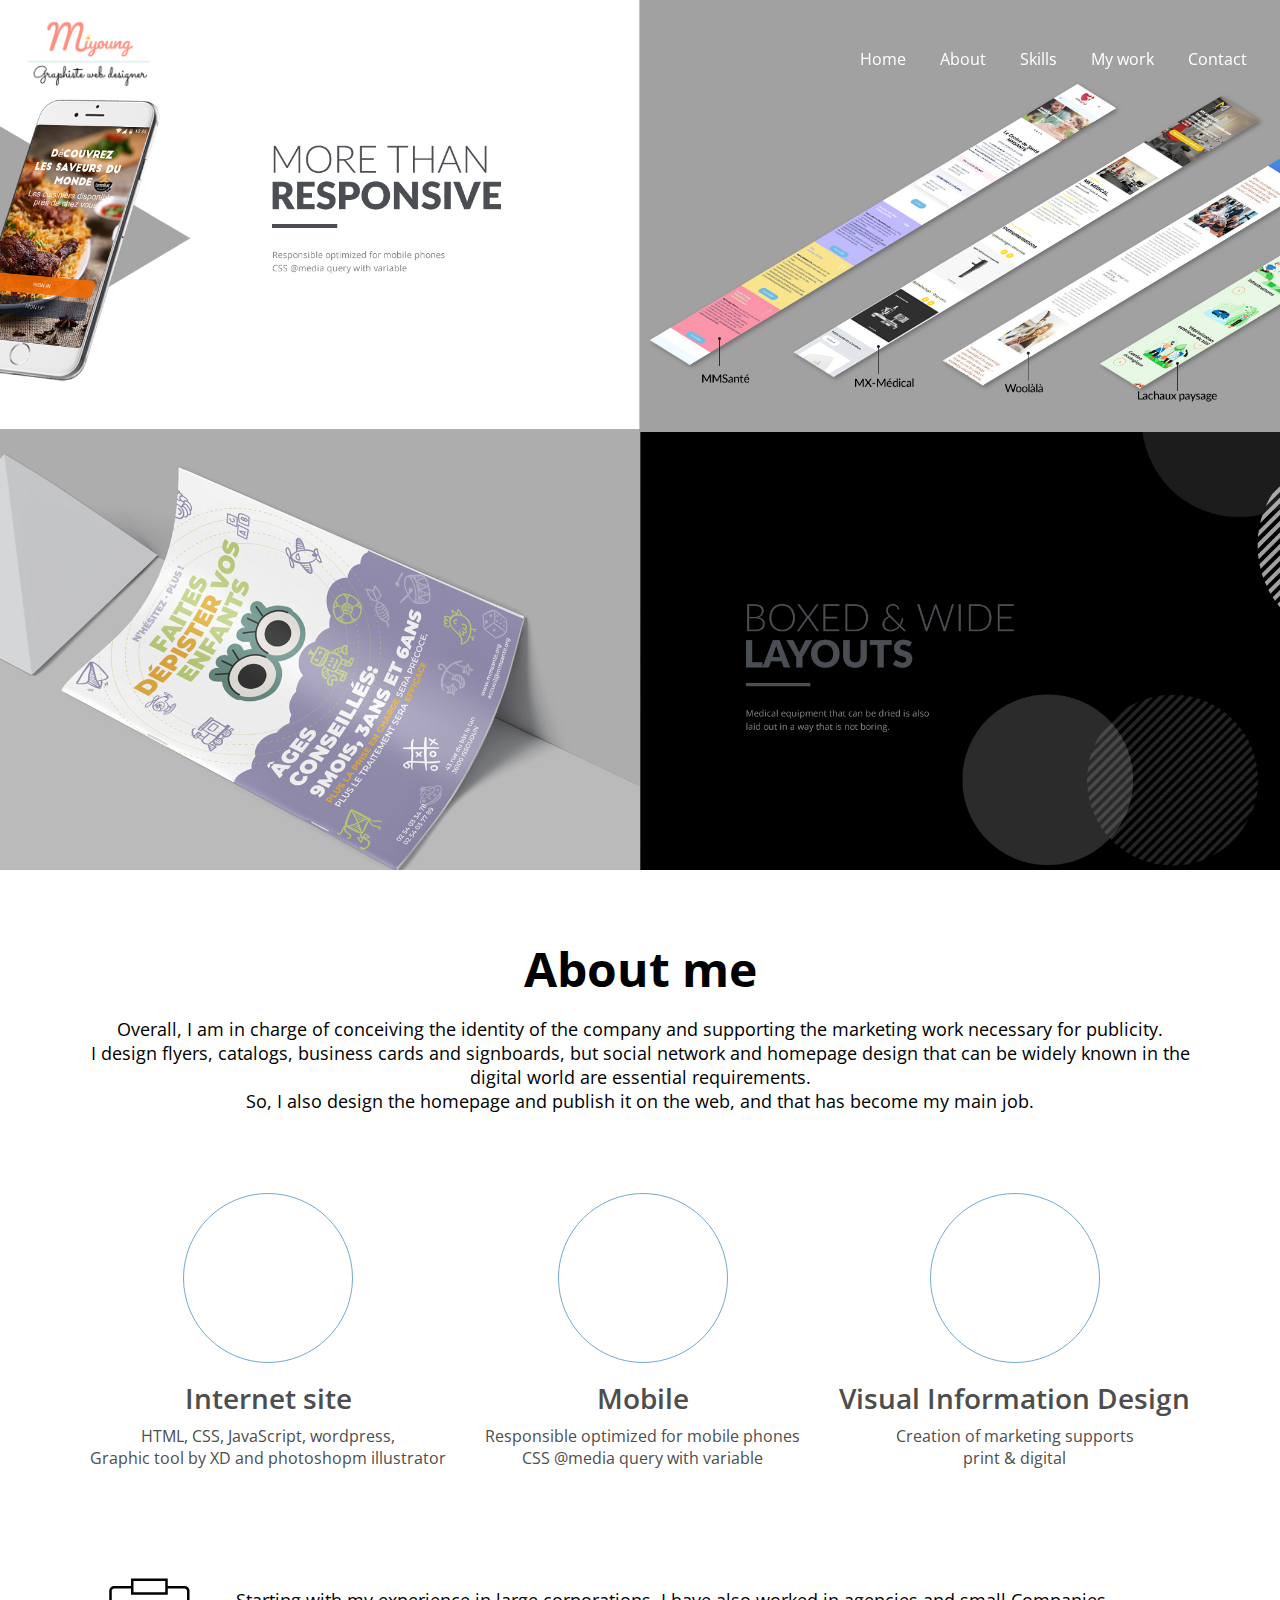
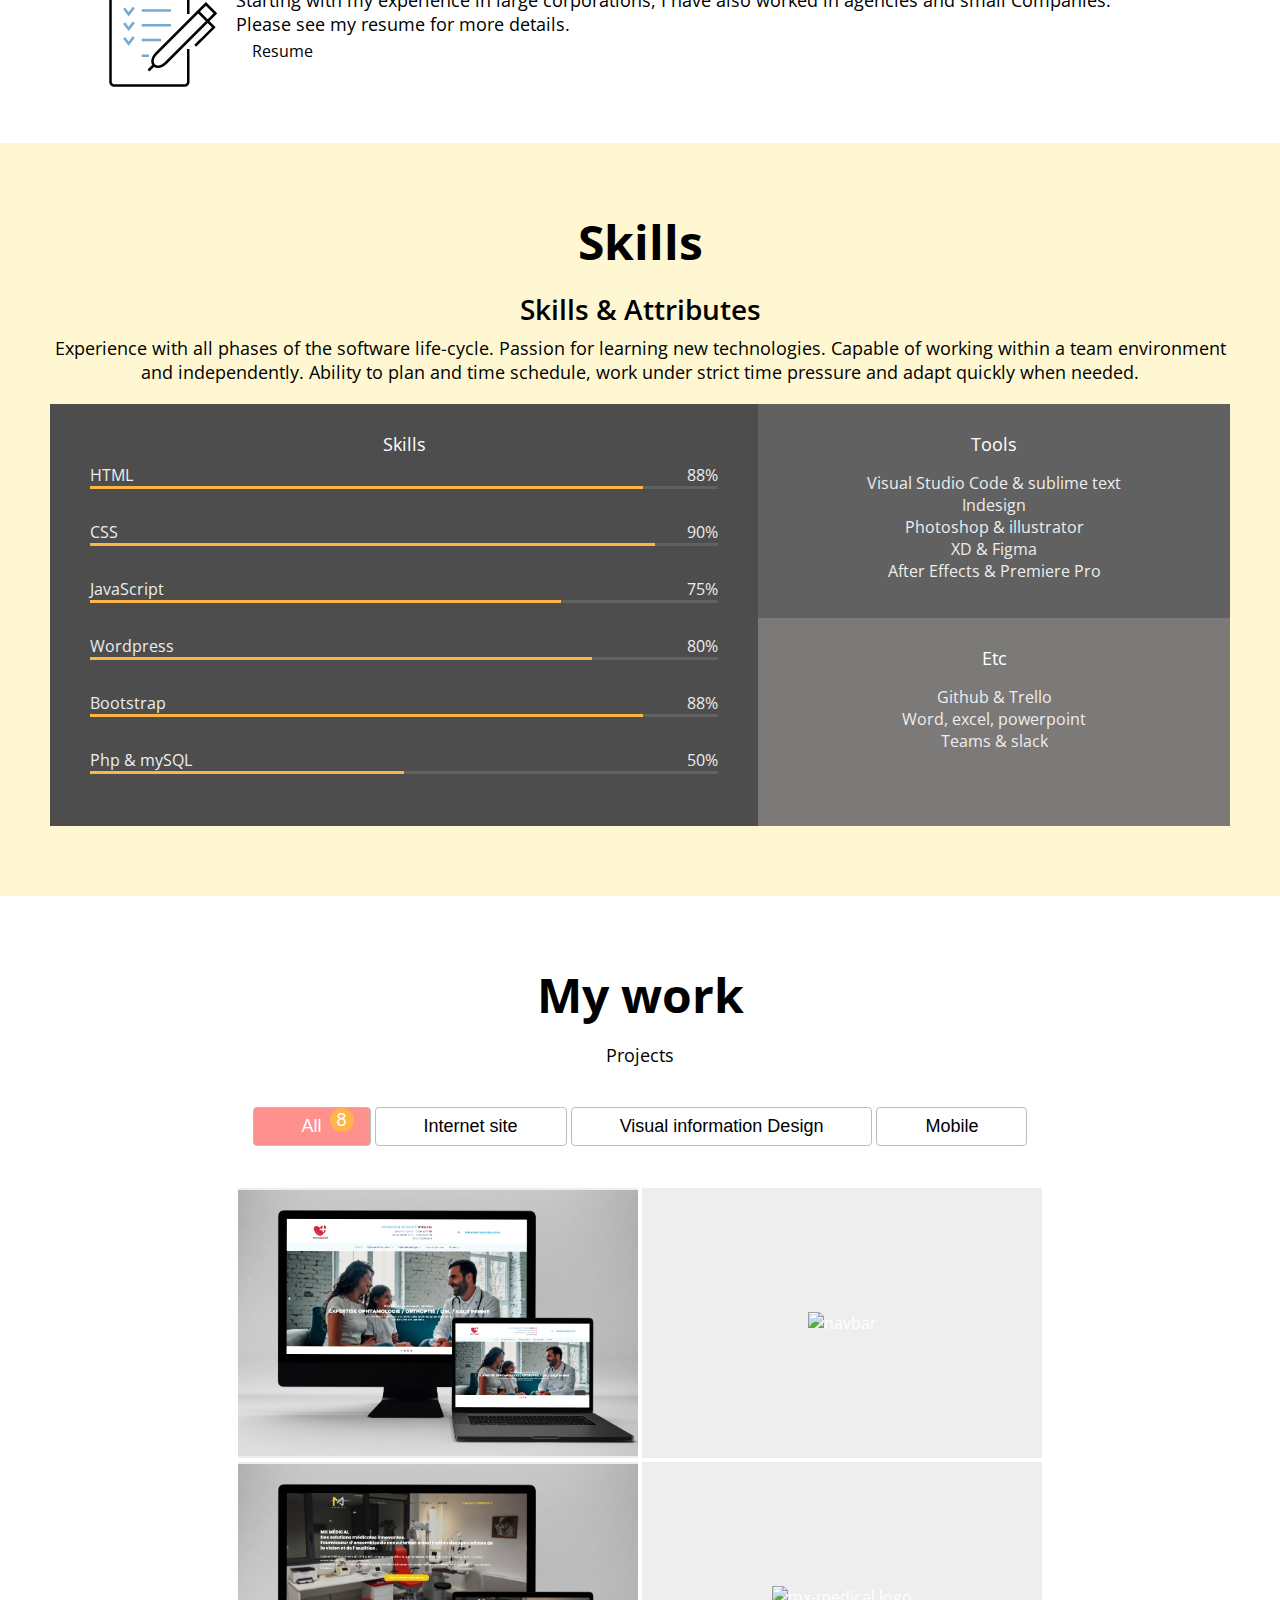
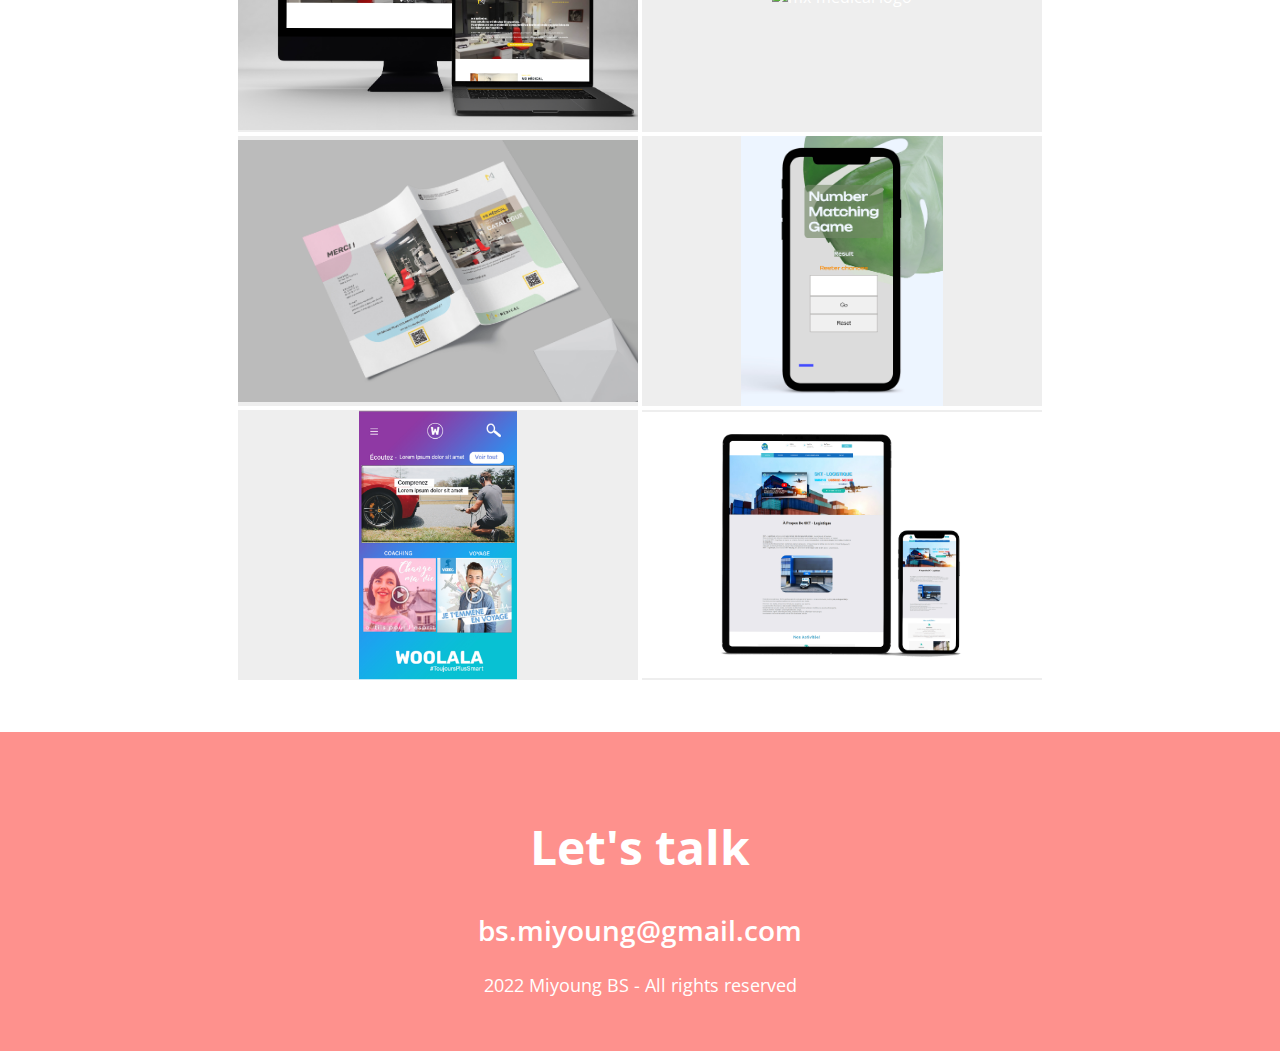
==== index.html @ 44d709c5 "update html" ====
<!DOCTYPE html>
<html lang="en">
  <head>
    <meta charset="UTF-8" />
    <meta name="viewport" content="width=device-width, initial-scale=1.0" />
    <title>Miyoung's Portfolio</title>
    <meta
      name="description"
      content="Portfolio for graphic and WebDesigner Miyoung"
    />
    <meta name="author" content="Miyoung" />
    <link rel="icon" type="image/png" href="imgs/logos/favicon.png" />
    <script
      src="https://kit.fontawesome.com/9eb162ac0d.js"
      crossorigin="anonymous"
    ></script>
    <link
      href="https://fonts.googleapis.com/css2?family=Open+Sans:wght@400;600;700&display=swap"
      rel="stylesheet"
    />
    <link rel="stylesheet" href="style.css" />
    <script src="main.js" defer></script>
  </head>
  <body>
    <!-- Navbar -->
    <nav id="navbar">
      <div class="navbar__logo">
        <a href="#"><img src="imgs/logos/logo.png" alt="logo" class="logo_miyoung"></a>
      </div>
      <ul class="navbar__menu">
        <li class="navbar__menu__item active" data-link="#home">Home</li>
        <li class="navbar__menu__item" data-link="#about">About</li>
        <li class="navbar__menu__item" data-link="#skills">Skills</li>
        <li class="navbar__menu__item" data-link="#work">My work</li>
        <li class="navbar__menu__item" data-link="#contact">Contact</li>
      </ul>
      <!-- Toggle button -->
      <button class="navbar__toggle-btn">
        <i class="fas fa-bars"></i>
      </button>
    </nav>

    <!-- Home -->
    <section id="home">
      <div class="home__container">
             <h1 class="home__title">Hello, <strong>Welcome to my homepage.</strong></h1>
        <h2 class="home__description">
         I'm a webmaster currently residing in France. <br>I started working as a graphic designer, 
         and then naturally became interested in html, css and javascript while practicing web design. 
         <br>I continue to learn and grow using them in my work.
         If you want to know more about me,
        </h2>
        <button class="home__contact">Contact Me</button>
      </div>
    </section>

    <!-- About -->
    <section id="about" class="section section__container">
      <h1>About me</h1>
      <p>
        Overall, I am in charge 
        of conceiving the identity of the company and supporting the marketing work necessary for publicity.<br>
        I design flyers, catalogs, business cards and signboards, but social network 
        and homepage design that can be widely known in the digital world are essential requirements. <br>
        So, I also design the homepage and publish it on the web, and that has become my main job.
      </p>
      <div class="about__majors">
        <div class="major">
          <div class="major__icon">
            <i class="fab fa-html5"></i>
          </div>
          <h2 class="major__title">Internet site</h2>
          <div class="major__description">
            HTML, CSS, JavaScript, wordpress,
            <br />Graphic tool by XD and photoshopm illustrator
          </div>
        </div>
        <div class="major">
          <div class="major__icon">
            <i class="fas fa-mobile"></i>
          </div>
          <h2 class="major__title">Mobile</h2>
          <p class="major__description">
            Responsible optimized for mobile phones
            <br />CSS @media query with variable
          </p>
        </div>
        <div class="major">
          <div class="major__icon">
            <i class="fas fa-server"></i>
          </div>
          <h2 class="major__title">Visual Information Design</h2>
          <p class="major__description">
            Creation of marketing supports 
            <br /> print & digital
          </p>
        </div>
      </div>
      <div class="about__jobs">
        <div class="job">
          <img
            src="imgs/cv.png"
            alt="samsung"
            class="job__logo"
          />
         <div class="job__description">
          <p>Starting with my experience in large corporations, I have also worked in agencies and small Companies. <br>Please see my resume for more details. </p>
           <a href="https://github.com/smy-bs/last_touch/blob/main/imgs/MiyoungBEGONSHIN_CV.pdf" 
           class="job__description" target="_blank">Resume</a> 
         </div>
        </div>
      </div>
    </section>

    <!-- Skills -->
    <section id="skills" class="section">
      <div class="section__container">
        <h1>Skills</h1>
        <h2>Skills & Attributes</h2>
        <p>
          Experience with all phases of the software life-cycle. Passion for
          learning new technologies. Capable of working within a team environment
          and independently. Ability to plan and time schedule, work under strict
          time pressure and adapt quickly when needed.
        </p>
        <div class="skillset">
          <div class="skillset__left">
            <h3 class="skillset__title">Skills</h3>
            <div class="skill">
              <div class="skill__description">
                <span>HTML</span>
                <span>88%</span>
              </div>
              <div class="skill__bar">
                <div class="skill__value" style="width: 88%;"></div>
              </div>
            </div>
            <div class="skill">
              <div class="skill__description">
                <span>CSS</span>
                <span>90%</span>
              </div>
              <div class="skill__bar">
                <div class="skill__value" style="width: 90%;"></div>
              </div>
            </div>
            <div class="skill">
              <div class="skill__description">
                <span>JavaScript</span>
                <span>75%</span>
              </div>
              <div class="skill__bar">
                <div class="skill__value" style="width: 75%;"></div>
              </div>
            </div>
            <div class="skill">
              <div class="skill__description">
                <span>Wordpress</span>
                <span>80%</span>
              </div>
              <div class="skill__bar">
                <div class="skill__value" style="width: 80%;"></div>
              </div>
            </div>
            <div class="skill">
              <div class="skill__description">
                <span>Bootstrap</span>
                <span>88%</span>
              </div>
              <div class="skill__bar">
                <div class="skill__value" style="width: 88%;"></div>
              </div>
            </div>
            <div class="skill">
              <div class="skill__description">
                <span>Php & mySQL</span>
                <span>50%</span>
              </div>
              <div class="skill__bar">
                <div class="skill__value" style="width: 50%;"></div>
              </div>
            </div>
          </div>
          <div class="skillset__right">
            <div class="tools">
              <h3 class="skillset__title">Tools</h3>
              <ul class="tools__list">
                <li><span>Visual Studio Code & sublime text</span></li>
                <li><span>Indesign</span></li>
                <li><span>Photoshop & illustrator</span></li>
                <li><span>XD & Figma</span></li>
                <li><span>After Effects & Premiere Pro</span></li>
              </ul>
            </div>
            <div class="etc">
              <h3 class="skillset__title">Etc</h3>
              <ul class="etc__list">
                <li><span>Github & Trello</span></li>
                <li><span>Word, excel, powerpoint</span></li>
                <li><span>Teams & slack</span></li>
              </ul>
            </div>
          </div>
      </div>
    </section>

    <!-- Work -->
    <section id="work" class="section">
     <div class="section__container">
      <h1>My work</h1>
      <h3>Projects</h3>
      <div class="work__categories">
        <button class="category__btn selected" data-filter="*">
          All <span class="category__count">8</span>
        </button>
        <button class="category__btn" data-filter="front-end">
          Internet site <span class="category__count">3</span>
        </button>
        <button class="category__btn" data-filter="back-end">
          Visual information Design <span class="category__count">2</span>
        </button>
        <button class="category__btn" data-filter="mobile">
          Mobile <span class="category__count">2</span>
        </button>
      </div>
      <div class="work__projects">
        <a href="https://mmsante.org/home" class="project" target="blank" data-type="front-end">
          <img
            src="imgs/projects/mmsante_siteinternet.jpg"
            alt="internet"
            class="project__img"
          />
          <div class="project__description">
            <h3>MMSanté</h3>
            <span>Wordpress and coding with HTML, CSS <br>Server management</span>
          </div>
        </a>
        <a
          href="https://lachauxpaysage.com/"
          class="project"
          data-type="front-end"
          target="blank"
        >
          <img
            class="project__img"
            src="imgs/projects/lachauxpaysage_siteinternet.jpg"
            alt="navbar"
          />
          <div class="project__description">
            <h3>Lachaux Paysage</h3>
            <span>Wordpress and coding with HTML, CSS, JavaScript <br>Team project</span>
          </div>
        </a>
        <a
          href="https://mx-medical.fr/" class="project" data-type="front-end" target="blank">
          <img class="project__img" src="imgs/projects/mxmedical_siteinternet.jpg" alt="mx-medical" />
          <div class="project__description">
            <h3>MX-Médical</h3>
            <span>Wordpress and coding with HTML, CSS <br>Server management</span>
          </div>
        </a>
        <a href="https://github.com/smy-bs/last_touch/blob/main/imgs/projects/mx_medical_logo.pdf" class="project" data-type="back-end"target="blank">
          <img class="project__img" src="imgs/projects/mx_Logo01_Mockup.png" alt="mx-medical logo" />
          <div class="project__description">
            <h3>MX-Médical Logo</h3>
            <span>illustrator, Photoshop</span>
          </div>
        </a>
        <a href="https://mx-medical.fr/catalogue-2022/" class="project" data-type="back-end" target="blank">
          <img class="project__img" src="imgs/projects/catalogue.jpg" alt="catalogue" />
          <div class="project__description">
            <h3>MX-Médical catalogs</h3>
            <span>Indesign, illustrator, Photoshop </span>
          </div>
        </a>
        <a href="https://smy-bs.github.io/Number-Matching-Game/" class="project" data-type="mobile" target="blank">
          <img class="project__img" src="imgs/projects/screencapture-Number-Matching-Game.png" alt="" />
          <div class="project__description">
            <h3>Number-Matching-Game</h3>
            <span>JavaScript, Html, Css</span>
          </div>
        </a>
        <a href="https://smy-bs.github.io/woolala-media/" class="project" data-type="mobile" target="blank">
          <img class="project__img" src="imgs/projects/p1.png" alt="" />
          <div class="project__description">
            <h3>Project PodCAST</h3>
            <span>Design UI, html, Css, javascript</span>
          </div>
        </a>
        <a href="https://skt-logistique.com/" class="project" data-type="mobile"target="blank">
          <img class="project__img" src="imgs/projects/sktlogistique.jpg" alt="" />
          <div class="project__description">
            <h3>SKT-Logistique</h3>
            <span>Website showcase</span>
          </div>
        </a>
      </div>
     </div>
    </section>

    
    <!-- Contact -->
    <section id="contact" class="section">
      <h1 class="contact__title">Let's talk</h1>
      <h2 class="contact__email">bs.miyoung@gmail.com</h2>
      <div class="contact__links">
        <a href="https://github.com/smy-bs" target="_blank">
          <i class="fab fa-github"></i>
        </a>
        <a href="https://www.linkedin.com/in/miyoung-shin-begon-074478186/" target="_blank">
          <i class="fa fa-linkedin-square"></i>
        </a>
      </div>
      <p class="contact__rights">
        2022 Miyoung BS - All rights reserved
      </p>
    </section>

    <!-- Arrow up -->
    <button class="arrow-up">
      <i class="fas fa-arrow-up"></i>
    </button>
  </body>
</html>
---- style.css ----
/* Global */
:root {
  /* Color */
  --color-white: #ffffff;
  --color-light-white: #eeeeee;
  --color-dark-white: #bdbdbd;
  --color-pink: #fe918d;
  --color-dark-pink: #ff6863;
  --color-black: #4d4d4d;
  --color-dark-grey: #4d4d4d;
  --color-grey: #616161;
  --color-light-grey: #7c7979;
  --color-blue: #73aace;
  --color-yellow: #fff7d1;
  --color-orange: #feb546;
  --color-black: #000000;

  /* Font size */
  --font-large: 48px;
  --font-medium: 28px;
  --font-regular: 18px;
  --font-small: 16px;
  --font-micro: 14px;

  /* Font weight */
  --weight-bold: 700;
  --weight-semi-bold: 600;
  --weight-regular: 400;

  /* Size */
  --size-border-radius: 4px;

  /* Annimation */
  --animation-duration: 300ms;
}

/* Universal tags */
* {
  box-sizing: border-box;
}

body {
  font-family: 'Open Sans', sans-serif;
  margin: 0;
}

a {
  text-decoration: none;
  color: var(--color-white);
}

ul {
  padding-left: 0;
}

li {
  list-style: none;
}

button {
  background-color: transparent;
  cursor: pointer;
  border: none;
  outline: none;
  padding: 0;
}

/* Typography */
h1 {
  font-size: var(--font-large);
  font-weight: var(--weight-bold);
  color: var(--color-black);
  margin: 16px 0px;
}

h2 {
  font-size: var(--font-medium);
  font-weight: var(--weight-semi-bold);
  color: var(--color-black);
  margin: 8px 0;
}

h3 {
  font-size: var(--font-regular);
  font-weight: var(--font-regular);
  color: var(--color-black);
  margin: 8px 0;
}

p {
  font-size: var(--font-regular);
  font-weight: var(--font-regular);
  color: var(--color-black);
  margin: 4px 0;
}

/* Navbar */
#navbar {
  position: fixed;
  width: 100%;
  display: flex;
  justify-content: space-between;
  align-items: center;
  padding: 16px;
  background-color: transparent;
  transition: all var(--animation-duration) ease-in-out;
  z-index: 1;
}

#navbar.navbar--dark {
  background-color: var(--color-black);
  opacity: 0.7;
  padding: 8px;
}

.logo_miyoung {
  font-size: var(--font-medium);
  font-weight: var(--weight-semi-bold);
  color: white;
  height:80px;
}

.navbar__menu {
  display: flex;
}

.navbar__menu__item {
  padding: 8px 12px;
  margin: 0 4px;
  color:var(--color-white);
  cursor: pointer;
  border: 1px solid transparent;
  border-radius: var(--size-border-radius);
}

.navbar__menu__item:hover {
  border-color: var(--color-white);
  background-color: var(--color-dark-pink);
 

}

.navbar__toggle-btn {
  position: absolute;
  top: 24px;
  right: 32px;
  font-size: 24px;
  color: var(--color-white);
  display: none;
}

/* Home */
#home {
  background: url('imgs/logos/CTA.jpg') center/cover no-repeat;
  padding: 600px;
  padding-top: 270px;
  text-align: center;
  background-size: cover;
  
}

.home__avatar {
  width: 250px;
  height: 250px;
  border-radius: 50%;
  border: 2px solid var(--color-light-white);
}
.home__container{
  width:550px;
 position:absolute;
 top:300px;
 background-color: var(--color-dark-grey);
 border-radius:18px ;
 display:none;
}

.home__title,
.home__description {
  color: var(--color-white);
  font-size: var(--font-small);
}

.home__contact {
  color: var(--color-white);
  font-size: var(--font-regular);
  font-weight: var(--weight-bold);
  margin: 24px;
  padding: 8px 12px;
  border: 2px solid var(--color-white);
  border-radius: var(--size-border-radius);
}

.home__contact:hover {
  background-color: var(--color-orange);
}
/* Section common */
.section {
  padding: 50px;
  text-align: center;
  margin: auto;
}

.section__container {
  max-width: 1200px;
  margin: auto;
}

/* About */
.about__majors {
  display: flex;
  justify-content: space-between;
  margin: 80px 0;
}

.major__icon {
  width: 170px;
  height: 170px;
  line-height: 170px;
  font-size: 70px;
  margin: auto;
  color: var(--color-blue);
  border: 1px solid var(--color-blue);
  border-radius: 50%;
  margin-bottom: 16px;
}

.major__icon i {
  transition: all var(--animation-duration) ease;
}

.major__icon:hover i {
  color: var(--color-pink);
  transform: rotate(-30deg) scale(1.1);
}

.major__title,
.major__description {
  color: var(--color-dark-grey);
}

.major__description {
  font-size: var(--font-small);
}

.job {
  display: flex;
  align-items: center;
}

.job__description {
  margin: 0 16px;
  text-align: left;
  color:var(--color-black);
}


/* Skill */

#skills {
  background-color: var(--color-yellow);
}

.skillset {
  display: flex;
  background-color: var(--color-light-grey);
  color: var(--color-light-white);
  margin: 20px 0;
}

.skillset__title {
  color: var(--color-white);
}
.skillset__left {
  flex-basis: 60%;
  background-color: var(--color-dark-grey);
  padding: 20px 40px;
}

.skill {
  margin-bottom: 32px;
}
.skill__description {
  display: flex;
  justify-content: space-between;
}

.skill__bar {
  width: 100%;
  height: 3px;
  background-color: var(--color-grey);
}

.skill__value {
  height: 3px;
  background-color: var(--color-orange);
}

.skillset__right {
  flex-basis: 40%;
}

.tools {
  background-color: var(--color-grey);
}

.tools,
.etc {
  padding: 20px;
}

/* Work */

.work__categories {
  margin: 40px;
}

.category__btn {
  border: 1px solid var(--color-dark-white);
  border-radius: var(--size-border-radius);
  font-size: var(--font-regular);
  padding: 8px 48px;
  position: relative;
}

.category__btn.selected,
.category__btn:hover {
  background-color: var(--color-pink);
  color: var(--color-white);
}

.category__btn.selected .category__count,
.category__btn:hover .category__count {
  opacity: 1;
  top: 0;
}

.category__count {
  background-color: var(--color-orange);
  border-radius: 50%;
  color: var(--color-white);
  width: 24px;
  height: 24px;
  line-height: 24px;
  display: inline-block;
  position: absolute;
  top: -20px;
  right: 16px;
  opacity: 0;
  transition: all var(--animation-duration) ease-in;
}

.work__projects {
  display: flex;
  flex-wrap: wrap;
  justify-content: center;
  opacity: 1;
  transition: all var(--animation-duration) ease-out;
}

.work__projects.anim-out {
  opacity: 0;
  transform: scale(0.96) translateY(40px);
}

.project {
  position: relative;
  display: flex;
  justify-content: center;
  align-items: center;
  width: 400px;
  height: 270px;
  margin: 2px;
  background-color: var(--color-light-white);
}

.project.invisible {
  display: none;
}

.project__img {
  max-width: 100%;
  max-height: 100%;
  align-self: center;
}

.project__description {
  position: absolute;
  background-color: black;
  display: flex;
  flex-direction: column;
  justify-content: center;
  width: 100%;
  height: 100%;
  top: 0;
  left: 0;
  opacity: 0;
  transform: translateY(10px);
  transition: all var(--animation-duration) ease-in;
}

.project:hover .project__description {
  opacity: 0.8;
  transform: translateY(0px);
}

.project__description h3 {
  color: var(--color-orange);
}

.project__description h3:after {
  content: '';
  display: block;
  position: relative;
  left: 50%;
  width: 50px;
  height: 2px;
  transform: translateX(-50%);
  margin-top: 8px;
  background-color: var(--color-dark-white);
}


/* Contact */
#contact {
  background-color: var(--color-pink);
}

.contact__title,
.contact__email,
.contact__rights {
  color: var(--color-white);
}

.contact__title {
  margin: 32px 0;
}

.contact__links {
  font-size: var(--font-large);
  margin: 24px 0;
  transition: all var(--animation-duration) ease-in;
}

.contact__links i:hover {
  transform: scale(1.1);
  color: var(--color-yellow);
}

/* Scroll */
.arrow-up {
  position: fixed;
  bottom: 50px;
  right: 50px;
  width: 70px;
  height: 70px;
  font-size: 50px;
  color: var(--color-white);
  background-color: var(--color-pink);
  border-radius: 50%;
  opacity: 0;
  pointer-events: none;
  transition: opacity 300ms ease-in;
}

.arrow-up.visible {
  opacity: 1;
  pointer-events: auto;
}

/* For below 768px screen width */
@media screen and (max-width: 768px) {
  :root {
    /* Font size */
    --font-large: 30px;
    --font-medium: 18px;
    --font-regular: 16px;
    --font-small: 14px;
    --font-micro: 12px;
  }

  .navbar__toggle-btn {
    display: block;
    top: 16px;
    right: 16px;
    font-size: var(--font-medium);
  }

  #navbar {
    flex-direction: column;
    align-items: flex-start;
    background-color: var(--color-black);
  }

  #navbar.navbar--dark {
    padding: 16px;
  }
  .navbar__menu {
    flex-direction: column;
    text-align: center;
    width: 100%;
    display: none;
  }

  .navbar__menu.open {
    display: block;
  }

  #home {
    background: url('imgs/logos/CTA.jpg') center/cover no-repeat;
    padding: 50px;
    padding-top: 400px;
    text-align: center;
    background-size: contain;
    
    
  }

  .section {
    padding: 16px;
    padding-top: 40px;
  }

  .about__majors {
    flex-direction: column;
    margin-top: 30px;
    margin-bottom: 0px;
  }

  .major {
    margin-bottom: 30px;
  }

  .skillset {
    flex-direction: column;
  }

  .category__btn {
    margin: 4px 0;
    width: 100%;
  }

  .project {
    flex-grow: 1;
  }

  .testimonial {
    flex-direction: column;
    align-items: center;
  }

  .testimonial__avatar {
    width: 120px;
    height: 120px;
  }

  .testimonial__avatar:nth-child(even),
  .testimonial__avatar:nth-child(odd) {
    margin: 0;
    margin-bottom: 8px;
  }

  .testimonial__speech-bubble {
    order: 1;
  }

  .arrow-up {
    width: 50px;
    height: 50px;
    font-size: 30px;
    line-height: 50px;
    right: 16px;
    bottom: 16px;
  }
}
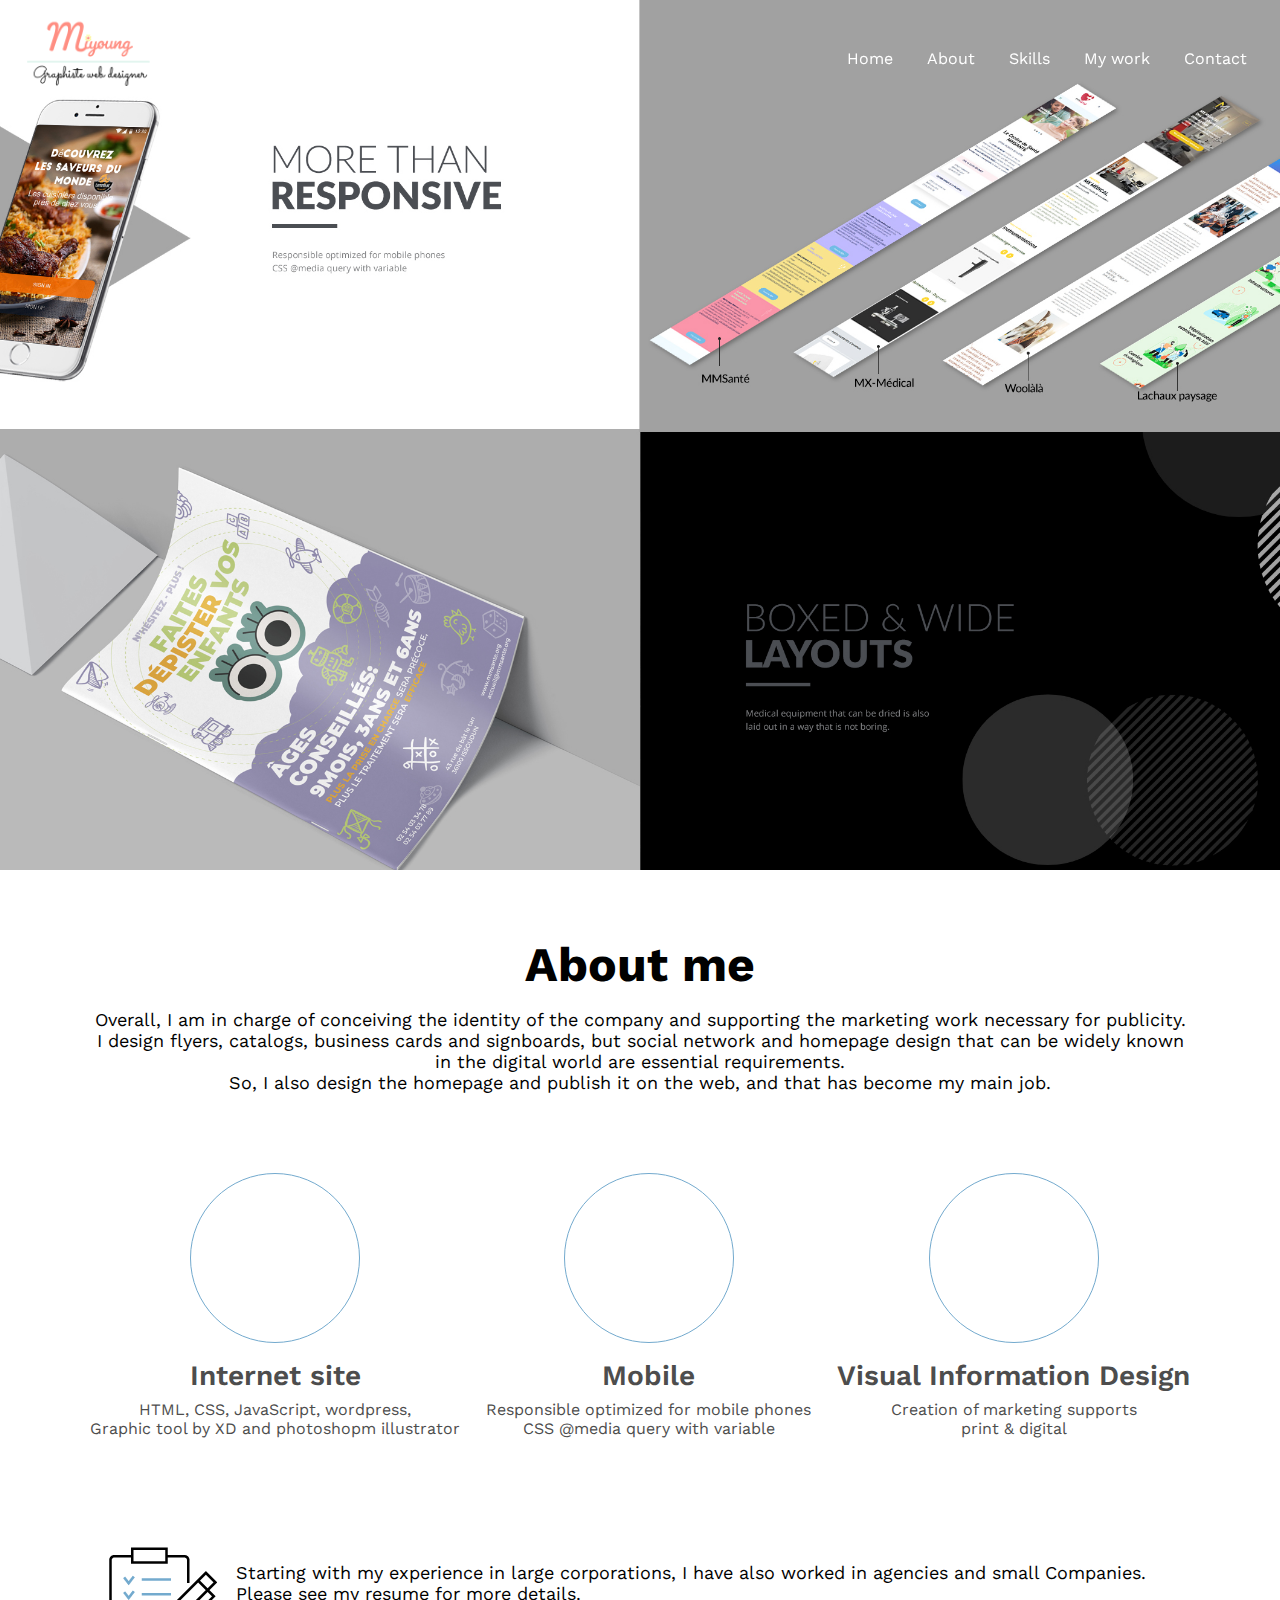
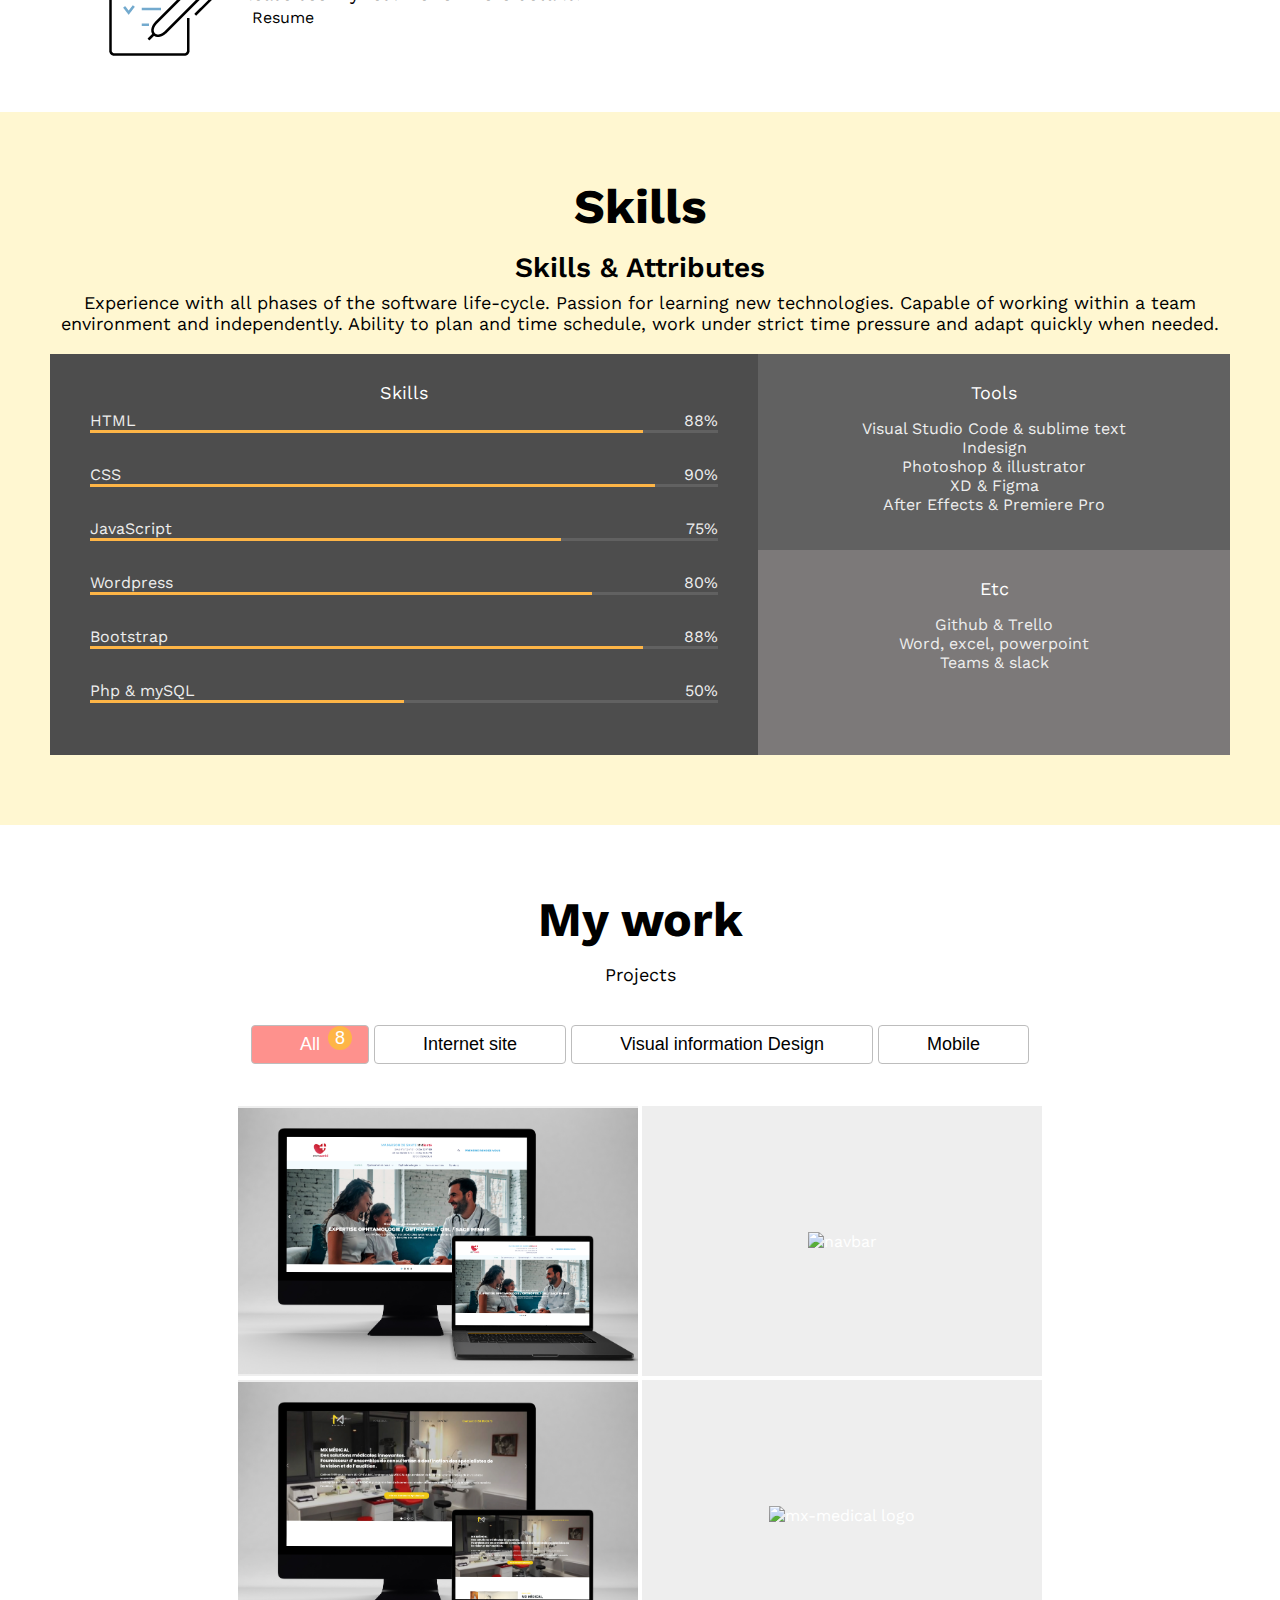
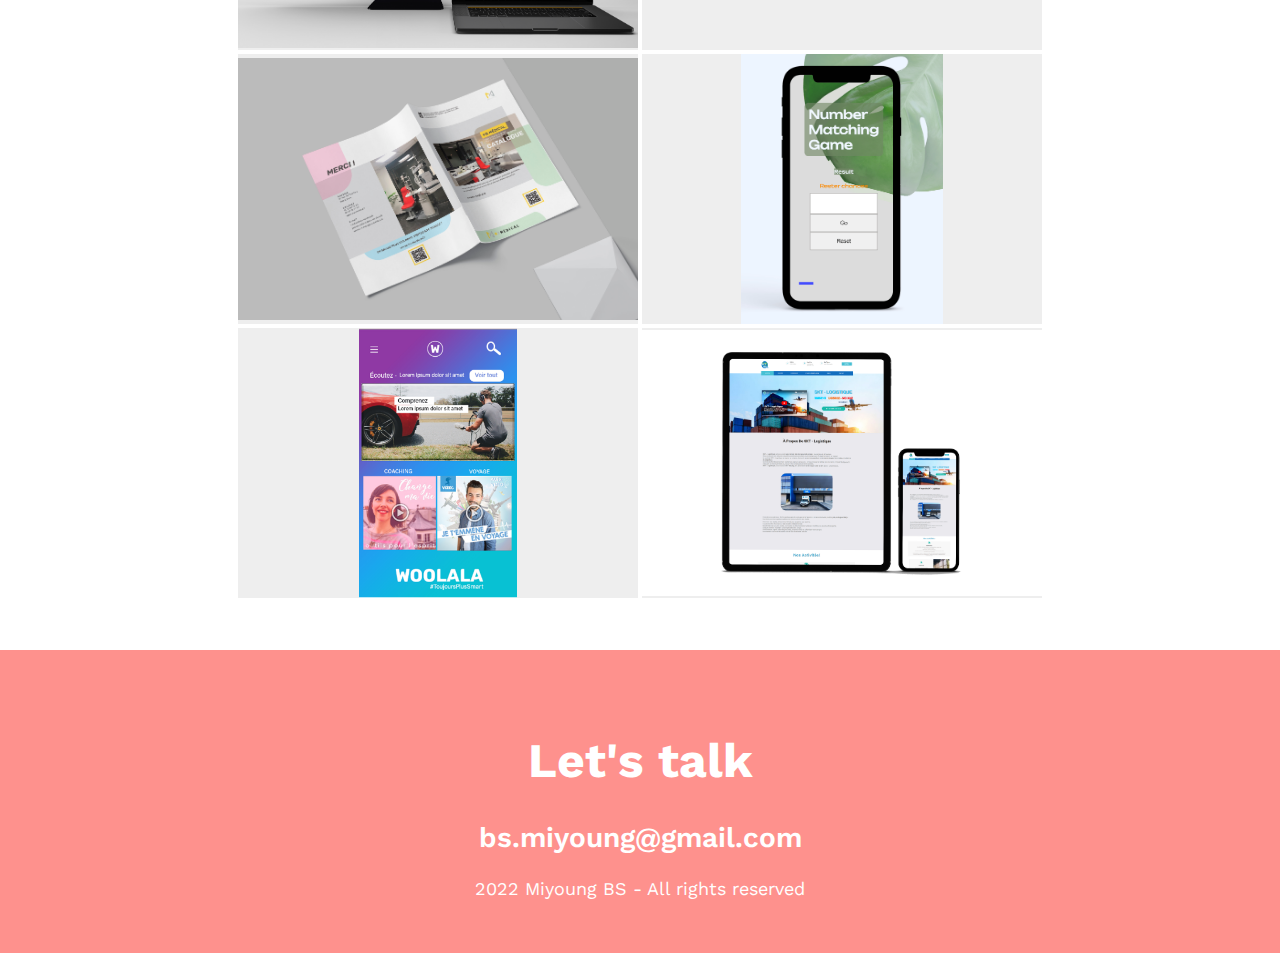
==== commit 16ee5de4: "index head modifier" ====
--- a/index.html
+++ b/index.html
@@ -3,24 +3,35 @@
   <head>
     <meta charset="UTF-8" />
     <meta name="viewport" content="width=device-width, initial-scale=1.0" />
-    <title>Miyoung's Portfolio</title>
+    <title>Miyoung &#39;s portfolio</title>
+    <meta name="author" content="Miyoung" />
+    <link rel="shortcut icon" href="imgs/logos/logo_besh.ico" type="image/x-icon">
     <meta
       name="description"
-      content="Portfolio for graphic and WebDesigner Miyoung"
+      content="Portfolio for Developper web and graphic designer Miyoung BESH"
     />
-    <meta name="author" content="Miyoung" />
-    <link rel="icon" type="image/png" href="imgs/logos/favicon.png" />
-    <script
-      src="https://kit.fontawesome.com/9eb162ac0d.js"
-      crossorigin="anonymous"
-    ></script>
-    <link
-      href="https://fonts.googleapis.com/css2?family=Open+Sans:wght@400;600;700&display=swap"
-      rel="stylesheet"
-    />
+    <!-- OG (Open graph) -->
+  <meta property="og:title" content="miyoung &#39;s portfolio "/>
+  <meta property="og:type" content="website" />
+  <meta property="og:url" content="url">
+  <meta property="og:image" content="urlimg">
+    
+ <!-- Google fonts -->
+<link rel="preconnect" href="https://fonts.googleapis.com">
+<link rel="preconnect" href="https://fonts.gstatic.com" crossorigin>
+<link href="https://fonts.googleapis.com/css2?family=Work+Sans:wght@300;400;500&display=swap" rel="stylesheet">
+<!-- font awesome -->
+<script src="https://kit.fontawesome.com/bb620dc50c.js" crossorigin="anonymous"></script>
+
+<!-- STYLE -->
     <link rel="stylesheet" href="style.css" />
+    <!-- Javascript -->
     <script src="main.js" defer></script>
   </head>
+
+
+
+
   <body>
     <!-- Navbar -->
     <nav id="navbar">
@@ -105,7 +116,7 @@
           />
          <div class="job__description">
           <p>Starting with my experience in large corporations, I have also worked in agencies and small Companies. <br>Please see my resume for more details. </p>
-           <a href="https://github.com/smy-bs/last_touch/blob/main/imgs/MiyoungBEGONSHIN_CV.pdf" 
+           <a href="https://drive.google.com/file/d/1p6ODaCkC8s8ZfMXtNPSWqVG2gLiIqA5J/view?usp=sharing" 
            class="job__description" target="_blank">Resume</a> 
          </div>
         </div>
@@ -224,9 +235,11 @@
         </button>
       </div>
       <div class="work__projects">
-        <a href="https://mmsante.org/home" class="project" target="blank" data-type="front-end">
-          <img
-            src="imgs/projects/mmsante_siteinternet.jpg"
+        <a href="https://xd.adobe.com/view/17e94df3-7506-4b96-9f1d-3be07ac654b2-42ba/" 
+        class="project" 
+       data-type="front-end"
+       target="_blank">
+        <img src="imgs/projects/mmsante_siteinternet.jpg"
             alt="internet"
             class="project__img"
           />
--- a/style.css
+++ b/style.css
@@ -40,7 +40,7 @@
 }
 
 body {
-  font-family: 'Open Sans', sans-serif;
+  font-family: "Work Sans", sans-serif;
   margin: 0;
 }
 
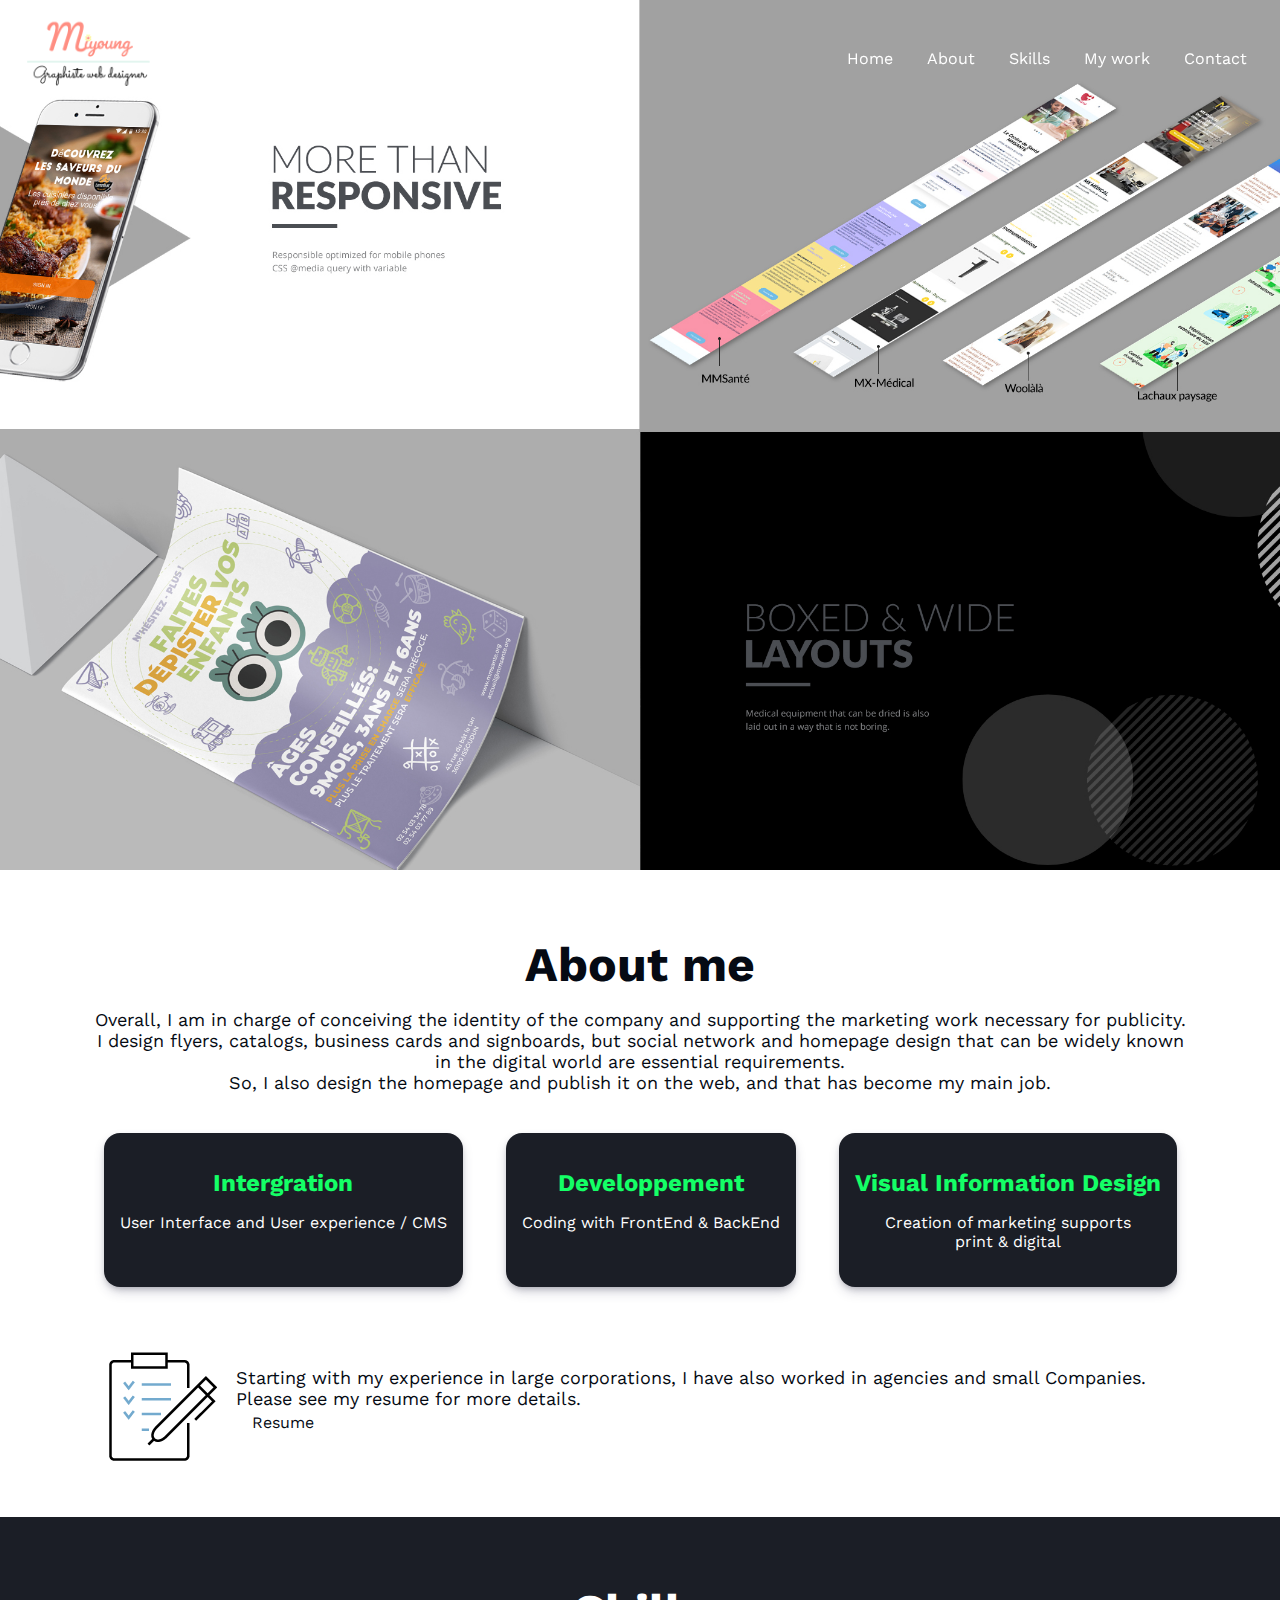
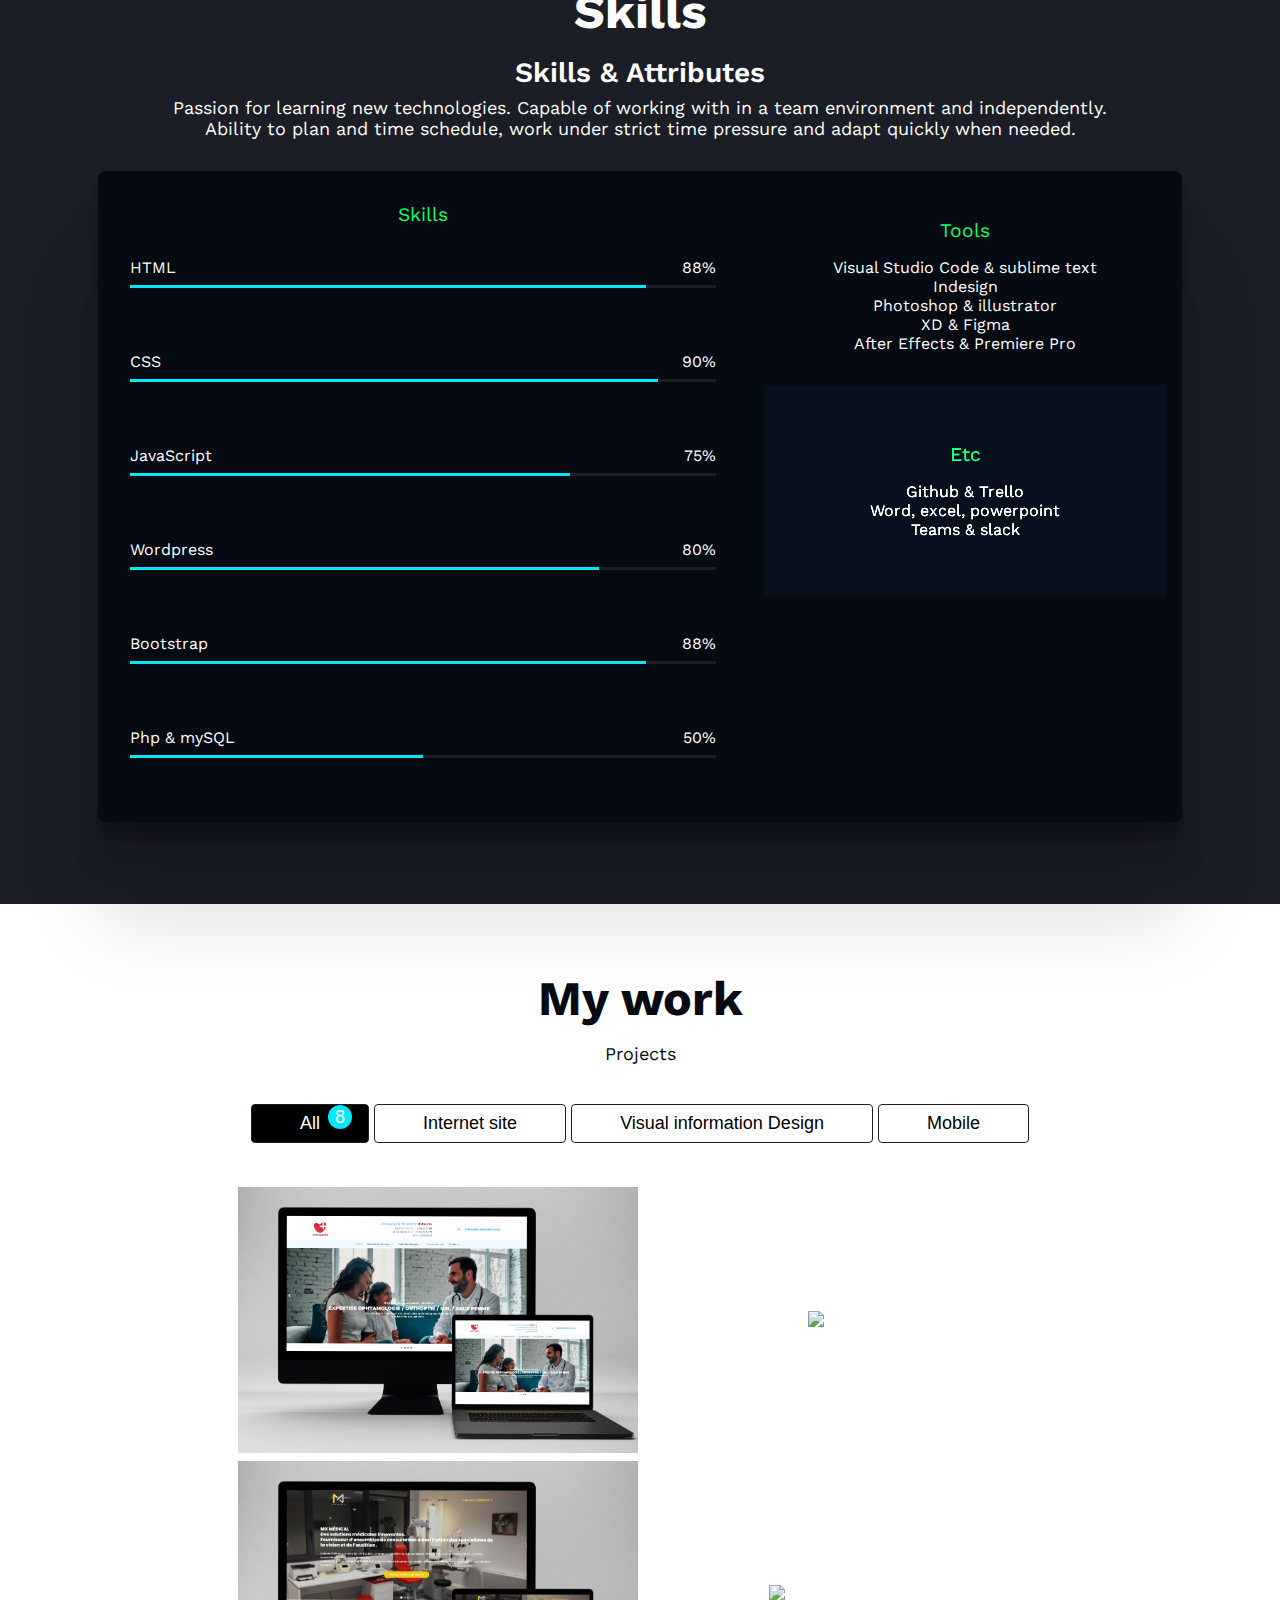
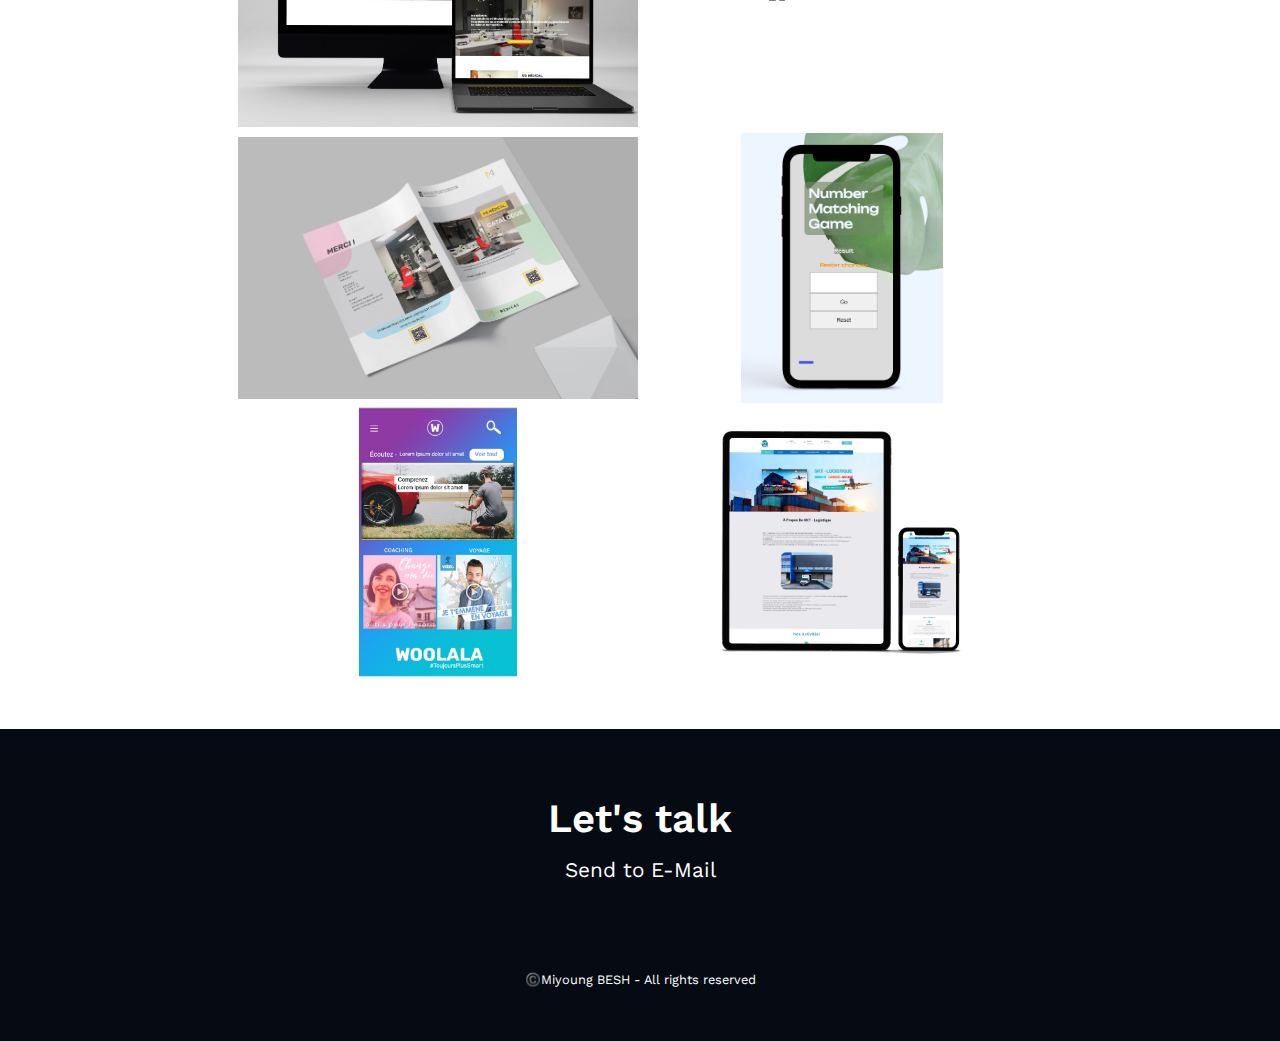
==== commit 1d81bc9d: "modifier css colors" ====
--- a/index.html
+++ b/index.html
@@ -75,38 +75,28 @@
         and homepage design that can be widely known in the digital world are essential requirements. <br>
         So, I also design the homepage and publish it on the web, and that has become my main job.
       </p>
-      <div class="about__majors">
-        <div class="major">
-          <div class="major__icon">
-            <i class="fab fa-html5"></i>
-          </div>
-          <h2 class="major__title">Internet site</h2>
-          <div class="major__description">
-            HTML, CSS, JavaScript, wordpress,
-            <br />Graphic tool by XD and photoshopm illustrator
-          </div>
-        </div>
-        <div class="major">
-          <div class="major__icon">
-            <i class="fas fa-mobile"></i>
-          </div>
-          <h2 class="major__title">Mobile</h2>
-          <p class="major__description">
-            Responsible optimized for mobile phones
-            <br />CSS @media query with variable
-          </p>
-        </div>
-        <div class="major">
-          <div class="major__icon">
-            <i class="fas fa-server"></i>
-          </div>
-          <h2 class="major__title">Visual Information Design</h2>
-          <p class="major__description">
-            Creation of marketing supports 
-            <br /> print & digital
-          </p>
-        </div>
-      </div>
+      <ul class="about__list__skills">
+               <li class="about__list__item">
+          <i class="fa-solid fa-passport about__icon"></i> 
+          <p class="about__list__title"> Intergration</p>
+          <p class="about__list__desc">
+            User Interface and User experience / CMS</p>
+        </li>
+        <li class="about__list__item">
+          <i class="fa-solid fa-code about__icon "></i> 
+          <p class="about__list__title">Developpement</p>
+          <p class="about__list__desc">
+            Coding with FrontEnd & BackEnd </p></li>
+            <li class="about__list__item">
+              <i class="fa-solid fa-braille about__icon "></i> 
+              <p class="about__list__title">Visual Information Design</p>
+              <p class="about__list__desc">
+                Creation of marketing supports 
+            <br /> print & digital</p></li>
+       </ul>
+
+
+
       <div class="about__jobs">
         <div class="job">
           <img
@@ -126,13 +116,13 @@
     <!-- Skills -->
     <section id="skills" class="section">
       <div class="section__container">
-        <h1>Skills</h1>
-        <h2>Skills & Attributes</h2>
-        <p>
-          Experience with all phases of the software life-cycle. Passion for
-          learning new technologies. Capable of working within a team environment
-          and independently. Ability to plan and time schedule, work under strict
-          time pressure and adapt quickly when needed.
+        <h1 class="skills__titre">Skills</h1>
+        <h2 class="skills__subtitre">Skills & Attributes</h2>
+        <p class="skills__desc">
+          Passion for learning new technologies. 
+          Capable of working with in a team environment and independently. <br/>
+          Ability to plan and time schedule, 
+          work under strict time pressure and adapt quickly when needed.
         </p>
         <div class="skillset">
           <div class="skillset__left">
@@ -311,27 +301,32 @@
      </div>
     </section>
 
-    
-    <!-- Contact -->
-    <section id="contact" class="section">
-      <h1 class="contact__title">Let's talk</h1>
-      <h2 class="contact__email">bs.miyoung@gmail.com</h2>
-      <div class="contact__links">
-        <a href="https://github.com/smy-bs" target="_blank">
-          <i class="fab fa-github"></i>
-        </a>
-        <a href="https://www.linkedin.com/in/miyoung-shin-begon-074478186/" target="_blank">
-          <i class="fa fa-linkedin-square"></i>
-        </a>
-      </div>
-      <p class="contact__rights">
-        2022 Miyoung BS - All rights reserved
-      </p>
-    </section>
-
     <!-- Arrow up -->
     <button class="arrow-up">
       <i class="fas fa-arrow-up"></i>
     </button>
+
+  
+  <!-- footer -->
+  <footer id="contact" class="section">
+        <div class="max-container">
+    <h2 class="title">Let&#39;s talk</h2>
+    <a href="mailto:bs.miyoung@gmail.com">
+      <p class="description">Send to E-Mail</p></a>
+    <ul class="contact__links">
+      <li>
+    <a class="contact__link" href="https://github.com/smy-bs" target="_blank" title="my github link">
+      <i class="fa-brands fa-github"></i>
+    </a></li>
+    <li>
+      <a class="contact__link" href="https://www.linkedin.com/in/miyoung-shin-begon-074478186/"target="_blank" title="my linkedin link">
+        <i class="fa-brands fa-linkedin-in"></i></a>
+    </li>
+  </ul>  
+
+  <p class="copyright">©️Miyoung BESH - All rights reserved</p>
+</div>
+  </footer> 
+
   </body>
 </html>
--- a/style.css
+++ b/style.css
@@ -1,19 +1,20 @@
 /* Global */
 :root {
-  /* Color */
+  /* App Colors */
+  --color-primary: var(--color-black);
+  --color-primary-variant: var(--color-gray);
+  --color-accent: var(--color-green);
+  --color-accent-variant: var(--color-blue);
+  --color-text: var(--color-white);
+
+  /* New colors */
   --color-white: #ffffff;
-  --color-light-white: #eeeeee;
-  --color-dark-white: #bdbdbd;
-  --color-pink: #fe918d;
-  --color-dark-pink: #ff6863;
-  --color-black: #4d4d4d;
-  --color-dark-grey: #4d4d4d;
-  --color-grey: #616161;
-  --color-light-grey: #7c7979;
-  --color-blue: #73aace;
-  --color-yellow: #fff7d1;
-  --color-orange: #feb546;
-  --color-black: #000000;
+  --color-black: #050a13;
+  --color-blue: #03e8f9;
+  --color-orange: #fd6413;
+  --color-gray: #1b1e26;
+  --color-green: #14ff66;
+  --color-night: #000000;
 
   /* Font size */
   --font-large: 48px;
@@ -46,7 +47,7 @@
 
 a {
   text-decoration: none;
-  color: var(--color-white);
+  color: var(--color-text);
 }
 
 ul {
@@ -93,6 +94,23 @@
   color: var(--color-black);
   margin: 4px 0;
 }
+/* Common */
+.section {
+  padding: 4rem;
+  text-align: center;
+}
+.title {
+  font-size: 2.5rem;
+  margin: 1rem 0;
+}
+.description {
+  font-size: 1.3rem;
+  margin: 0.5rem 0;
+}
+.max-container {
+  max-width: var(--size-max-width);
+  margin: auto;
+}
 
 /* Navbar */
 #navbar {
@@ -117,7 +135,7 @@
   font-size: var(--font-medium);
   font-weight: var(--weight-semi-bold);
   color: white;
-  height:80px;
+  height: 80px;
 }
 
 .navbar__menu {
@@ -127,7 +145,7 @@
 .navbar__menu__item {
   padding: 8px 12px;
   margin: 0 4px;
-  color:var(--color-white);
+  color: var(--color-white);
   cursor: pointer;
   border: 1px solid transparent;
   border-radius: var(--size-border-radius);
@@ -136,8 +154,6 @@
 .navbar__menu__item:hover {
   border-color: var(--color-white);
   background-color: var(--color-dark-pink);
- 
-
 }
 
 .navbar__toggle-btn {
@@ -151,12 +167,11 @@
 
 /* Home */
 #home {
-  background: url('imgs/logos/CTA.jpg') center/cover no-repeat;
+  background: url("imgs/logos/CTA.jpg") center/cover no-repeat;
   padding: 600px;
   padding-top: 270px;
   text-align: center;
   background-size: cover;
-  
 }
 
 .home__avatar {
@@ -165,13 +180,13 @@
   border-radius: 50%;
   border: 2px solid var(--color-light-white);
 }
-.home__container{
-  width:550px;
- position:absolute;
- top:300px;
- background-color: var(--color-dark-grey);
- border-radius:18px ;
- display:none;
+.home__container {
+  width: 550px;
+  position: absolute;
+  top: 300px;
+  background-color: var(--color-dark-grey);
+  border-radius: 18px;
+  display: none;
 }
 
 .home__title,
@@ -209,39 +224,45 @@
 .about__majors {
   display: flex;
   justify-content: space-between;
-  margin: 80px 0;
-}
-
-.major__icon {
-  width: 170px;
-  height: 170px;
-  line-height: 170px;
-  font-size: 70px;
-  margin: auto;
-  color: var(--color-blue);
-  border: 1px solid var(--color-blue);
-  border-radius: 50%;
-  margin-bottom: 16px;
-}
-
-.major__icon i {
-  transition: all var(--animation-duration) ease;
-}
-
-.major__icon:hover i {
-  color: var(--color-pink);
-  transform: rotate(-30deg) scale(1.1);
-}
-
-.major__title,
-.major__description {
-  color: var(--color-dark-grey);
-}
-
-.major__description {
-  font-size: var(--font-small);
-}
-
+  gap: 1rem;
+  margin: 2.5rem 0;
+}
+
+.about__list__skills {
+  display: flex;
+  justify-content: space-around;
+  gap: 1rem;
+  margin: 2.5rem 0;
+}
+.about__list__item {
+  background-color: var(--color-primary-variant);
+  color: var(--color-accent);
+  border-radius: 1rem;
+  padding: 2rem 1rem;
+  cursor: default;
+  box-shadow: rgba(50, 50, 93, 0.25) 0px 6px 12px -2px,
+    rgba(0, 0, 0, 0.3) 0px 3px 7px -3px;
+}
+
+.about__icon {
+  font-size: 3.5rem;
+  margin: 1rem 0;
+  color: var(--color-accent);
+  transition: all 300ms ease;
+}
+.about__list__title {
+  color: var(--color-accent);
+  font-size: 1.5rem;
+  font-weight: bold;
+  margin-bottom: 1rem;
+}
+.about__list__skills .about__icon:hover {
+  transform: rotate(-180deg) scale(1.2);
+}
+.about__list__desc {
+  color: var(--color-text);
+  font-size: 1rem;
+}
 .job {
   display: flex;
   align-items: center;
@@ -250,62 +271,76 @@
 .job__description {
   margin: 0 16px;
   text-align: left;
-  color:var(--color-black);
-}
-
+  color: var(--color-black);
+}
 
 /* Skill */
 
 #skills {
-  background-color: var(--color-yellow);
-}
-
+  background-color: var(--color-primary-variant);
+}
 .skillset {
-  display: flex;
-  background-color: var(--color-light-grey);
-  color: var(--color-light-white);
-  margin: 20px 0;
+  display: grid;
+  grid-template-columns: 6fr 4fr;
+  margin: 2rem 3rem;
+  border-radius: 8px;
+  overflow: hidden;
+  box-shadow: 0 2.8px 2.2px rgba(0, 0, 0, 0.034),
+    0 6.7px 5.3px rgba(0, 0, 0, 0.048), 0 12.5px 10px rgba(0, 0, 0, 0.06),
+    0 22.3px 17.9px rgba(0, 0, 0, 0.072), 0 41.8px 33.4px rgba(0, 0, 0, 0.086),
+    0 100px 80px rgba(0, 0, 0, 0.12);
+}
+.skills__titre,
+.skills__subtitre,
+.skills__desc {
+  color: var(--color-text);
 }
 
 .skillset__title {
-  color: var(--color-white);
+  color: var(--color-accent);
+  margin: 1rem 0;
+  font-size: 1.2rem;
 }
 .skillset__left {
-  flex-basis: 60%;
-  background-color: var(--color-dark-grey);
-  padding: 20px 40px;
+  grid-row: span 2;
+  padding: 1rem;
+  background-color: var(--color-primary);
+  color: var(--color-text);
 }
 
 .skill {
   margin-bottom: 32px;
+  display: flex;
+  flex-direction: column;
+  padding: 1rem;
+  gap: 0.5rem;
 }
 .skill__description {
   display: flex;
   justify-content: space-between;
 }
-
 .skill__bar {
   width: 100%;
   height: 3px;
-  background-color: var(--color-grey);
-}
-
+  background-color: var(--color-primary-variant);
+}
 .skill__value {
   height: 3px;
-  background-color: var(--color-orange);
-}
-
+  background-color: var(--color-accent-variant);
+}
 .skillset__right {
-  flex-basis: 40%;
-}
-
+  color: var(--color-text);
+  grid-row: span 2;
+  padding: 1rem;
+  background-color: var(--color-primary);
+}
 .tools {
-  background-color: var(--color-grey);
-}
-
-.tools,
+  padding: 1rem;
+}
 .etc {
-  padding: 20px;
+  padding: 2.6rem;
+  background-color: var(--color-primary);
+  filter: brightness(150%);
 }
 
 /* Work */
@@ -315,7 +350,7 @@
 }
 
 .category__btn {
-  border: 1px solid var(--color-dark-white);
+  border: 1px solid var(--color-primary-variant);
   border-radius: var(--size-border-radius);
   font-size: var(--font-regular);
   padding: 8px 48px;
@@ -324,7 +359,7 @@
 
 .category__btn.selected,
 .category__btn:hover {
-  background-color: var(--color-pink);
+  background-color: var(--color-night);
   color: var(--color-white);
 }
 
@@ -335,7 +370,7 @@
 }
 
 .category__count {
-  background-color: var(--color-orange);
+  background-color: var(--color-accent-variant);
   border-radius: 50%;
   color: var(--color-white);
   width: 24px;
@@ -370,7 +405,7 @@
   width: 400px;
   height: 270px;
   margin: 2px;
-  background-color: var(--color-light-white);
+  background-color: var(--color-text);
 }
 
 .project.invisible {
@@ -385,7 +420,7 @@
 
 .project__description {
   position: absolute;
-  background-color: black;
+  background-color: var(--color-primary);
   display: flex;
   flex-direction: column;
   justify-content: center;
@@ -399,16 +434,16 @@
 }
 
 .project:hover .project__description {
-  opacity: 0.8;
+  opacity: 0.9;
   transform: translateY(0px);
 }
 
 .project__description h3 {
-  color: var(--color-orange);
+  color: var(--color-accent-variant);
 }
 
 .project__description h3:after {
-  content: '';
+  content: "";
   display: block;
   position: relative;
   left: 50%;
@@ -419,47 +454,57 @@
   background-color: var(--color-dark-white);
 }
 
-
-/* Contact */
+/* footer */
 #contact {
-  background-color: var(--color-pink);
-}
-
-.contact__title,
-.contact__email,
-.contact__rights {
-  color: var(--color-white);
-}
-
-.contact__title {
-  margin: 32px 0;
-}
-
+  background-color: var(--color-primary);
+  color: var(--color-text);
+  width: 100%;
+  margin: 0;
+}
+.title,
+.description,
+.copyright {
+  color: var(--color-text);
+}
 .contact__links {
-  font-size: var(--font-large);
-  margin: 24px 0;
-  transition: all var(--animation-duration) ease-in;
-}
-
-.contact__links i:hover {
-  transform: scale(1.1);
-  color: var(--color-yellow);
+  display: flex;
+  justify-content: center;
+  gap: 1rem;
+  padding: 1rem;
+  font-size: 1.8rem;
+}
+.contact__link {
+  color: var(--color-accent);
+  transition: color 250ms ease-in;
+  font-size: 2rem;
+}
+.contact__link:hover {
+  color: var(--color-accent-variant);
+}
+.copyright {
+  font-size: 0.8rem;
 }
 
 /* Scroll */
 .arrow-up {
   position: fixed;
-  bottom: 50px;
-  right: 50px;
-  width: 70px;
-  height: 70px;
+  bottom: 3rem;
+  right: 3rem;
+  font-size: 3rem;
+  width: 4.5rem;
+  height: 4.5rem;
   font-size: 50px;
   color: var(--color-white);
-  background-color: var(--color-pink);
+  background-color: var(--color-primary);
   border-radius: 50%;
   opacity: 0;
   pointer-events: none;
   transition: opacity 300ms ease-in;
+  box-shadow: rgba(0, 0, 0, 0.17) 0px -23px 25px 0px inset,
+    rgba(0, 0, 0, 0.15) 0px -36px 30px 0px inset,
+    rgba(0, 0, 0, 0.1) 0px -79px 40px 0px inset, rgba(0, 0, 0, 0.06) 0px 2px 1px,
+    rgba(0, 0, 0, 0.09) 0px 4px 2px, rgba(0, 0, 0, 0.09) 0px 8px 4px,
+    rgba(0, 0, 0, 0.09) 0px 16px 8px, rgba(0, 0, 0, 0.09) 0px 32px 16px;
 }
 
 .arrow-up.visible {
@@ -506,13 +551,11 @@
   }
 
   #home {
-    background: url('imgs/logos/CTA.jpg') center/cover no-repeat;
+    background: url("imgs/logos/CTA.jpg") center/cover no-repeat;
     padding: 50px;
     padding-top: 400px;
     text-align: center;
     background-size: contain;
-    
-    
   }
 
   .section {
@@ -525,7 +568,9 @@
     margin-top: 30px;
     margin-bottom: 0px;
   }
-
+  .about__list__skills {
+    flex-direction: column;
+  }
   .major {
     margin-bottom: 30px;
   }
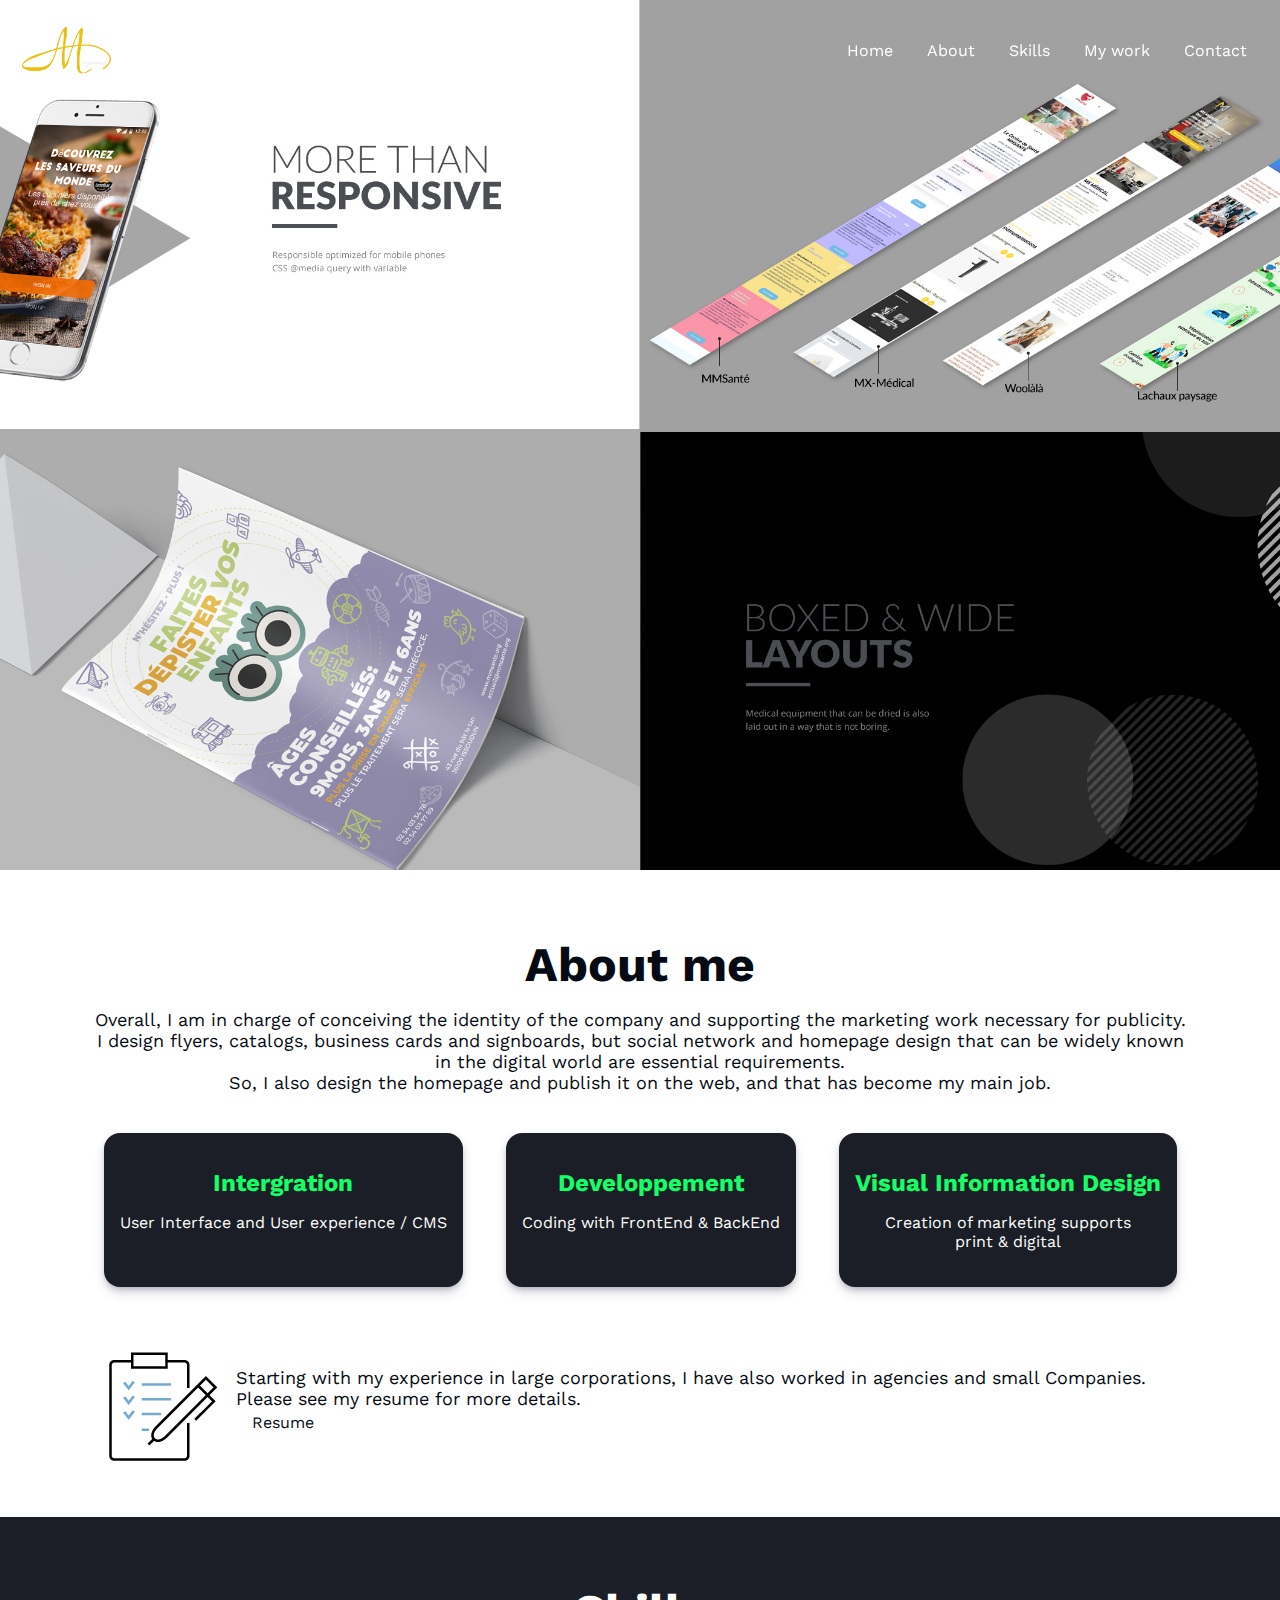
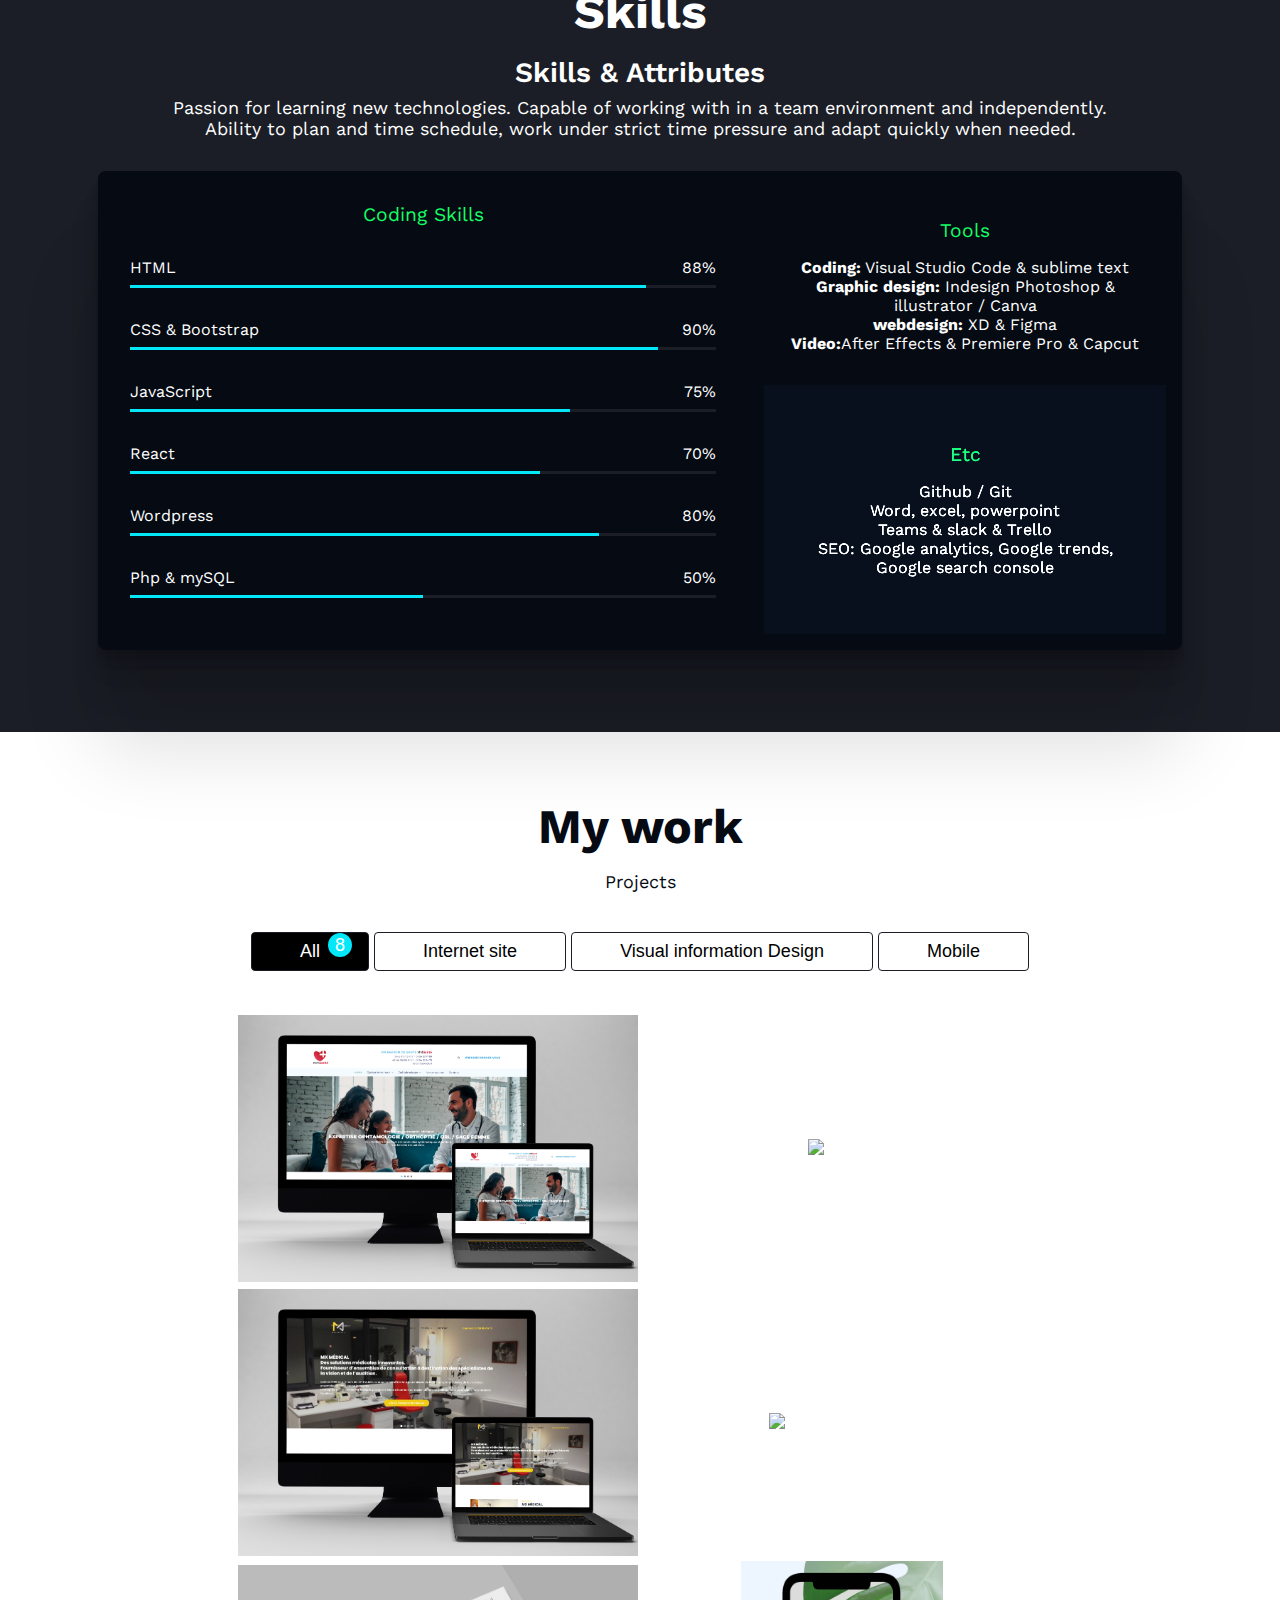
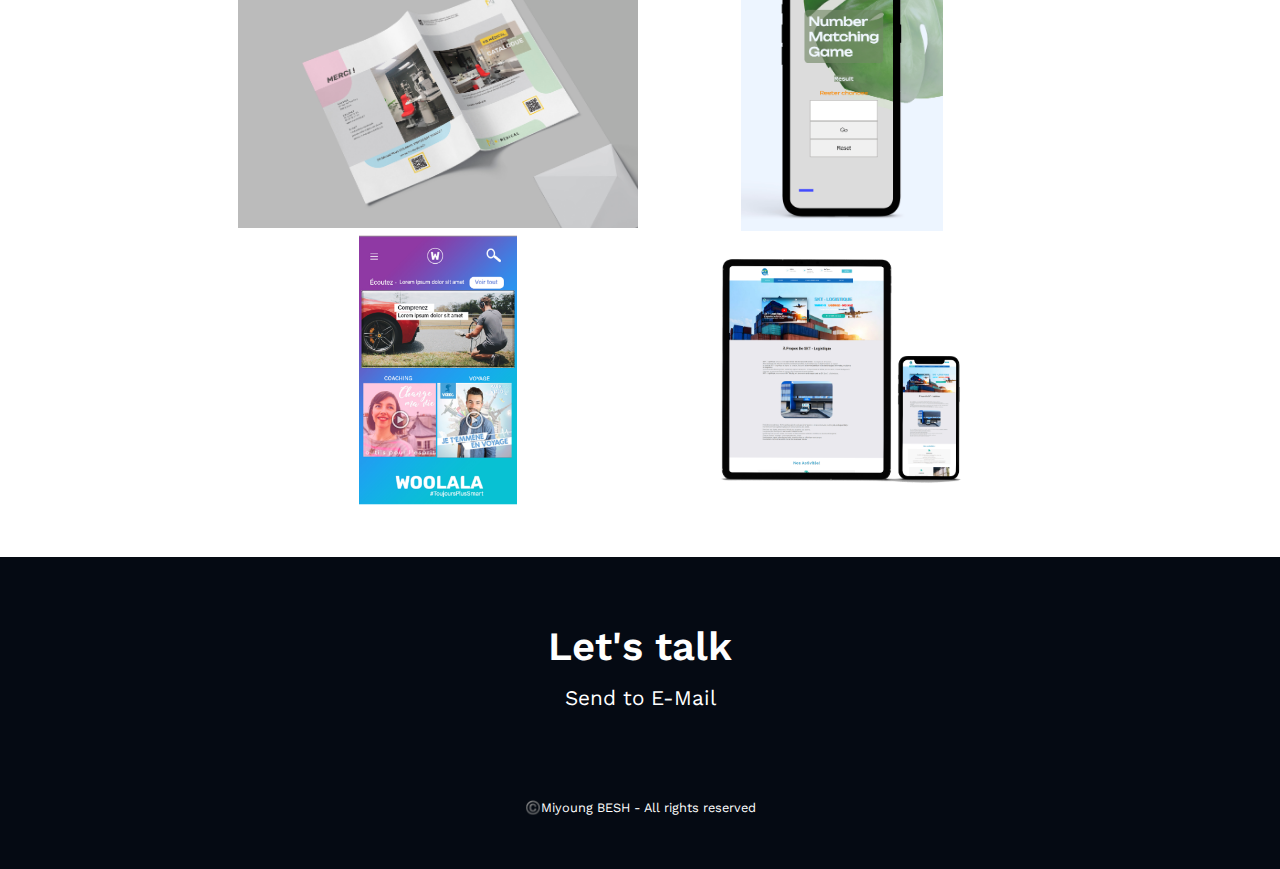
==== commit 7fe71d48: "css_html_update" ====
--- a/index.html
+++ b/index.html
@@ -36,7 +36,7 @@
     <!-- Navbar -->
     <nav id="navbar">
       <div class="navbar__logo">
-        <a href="#"><img src="imgs/logos/logo.png" alt="logo" class="logo_miyoung"></a>
+        <a href="#home"><img src="imgs/logos/logo_besh.ico" alt="logo" class="logo_miyoung"></a>
       </div>
       <ul class="navbar__menu">
         <li class="navbar__menu__item active" data-link="#home">Home</li>
@@ -126,7 +126,7 @@
         </p>
         <div class="skillset">
           <div class="skillset__left">
-            <h3 class="skillset__title">Skills</h3>
+            <h3 class="skillset__title">Coding Skills</h3>
             <div class="skill">
               <div class="skill__description">
                 <span>HTML</span>
@@ -138,7 +138,7 @@
             </div>
             <div class="skill">
               <div class="skill__description">
-                <span>CSS</span>
+                <span>CSS & Bootstrap</span>
                 <span>90%</span>
               </div>
               <div class="skill__bar">
@@ -156,20 +156,20 @@
             </div>
             <div class="skill">
               <div class="skill__description">
+                <span>React</span>
+                <span>70%</span>
+              </div>
+              <div class="skill__bar">
+                <div class="skill__value" style="width: 70%;"></div>
+              </div>
+            </div>
+            <div class="skill">
+              <div class="skill__description">
                 <span>Wordpress</span>
                 <span>80%</span>
               </div>
               <div class="skill__bar">
                 <div class="skill__value" style="width: 80%;"></div>
-              </div>
-            </div>
-            <div class="skill">
-              <div class="skill__description">
-                <span>Bootstrap</span>
-                <span>88%</span>
-              </div>
-              <div class="skill__bar">
-                <div class="skill__value" style="width: 88%;"></div>
               </div>
             </div>
             <div class="skill">
@@ -186,19 +186,20 @@
             <div class="tools">
               <h3 class="skillset__title">Tools</h3>
               <ul class="tools__list">
-                <li><span>Visual Studio Code & sublime text</span></li>
-                <li><span>Indesign</span></li>
-                <li><span>Photoshop & illustrator</span></li>
-                <li><span>XD & Figma</span></li>
-                <li><span>After Effects & Premiere Pro</span></li>
+                <li><strong>Coding:</strong> <span></span>Visual Studio Code & sublime text</span></li>
+               <li><strong>Graphic design:</strong> <span>Indesign
+                Photoshop & illustrator / Canva</span></li>
+                <li><strong>webdesign:</strong> <span>XD & Figma</span></li>
+                <li><strong>Video:</strong><span>After Effects & Premiere Pro & Capcut</span></li>
               </ul>
             </div>
             <div class="etc">
               <h3 class="skillset__title">Etc</h3>
               <ul class="etc__list">
-                <li><span>Github & Trello</span></li>
+                <li><span>Github / Git </span></li>
                 <li><span>Word, excel, powerpoint</span></li>
-                <li><span>Teams & slack</span></li>
+                <li><span>Teams & slack & Trello</span></li>
+                <li><span>SEO: Google analytics, Google trends, Google search console </span></li>
               </ul>
             </div>
           </div>
--- a/style.css
+++ b/style.css
@@ -134,8 +134,7 @@
 .logo_miyoung {
   font-size: var(--font-medium);
   font-weight: var(--weight-semi-bold);
-  color: white;
-  height: 80px;
+    height: 60px;
 }
 
 .navbar__menu {
@@ -145,15 +144,15 @@
 .navbar__menu__item {
   padding: 8px 12px;
   margin: 0 4px;
-  color: var(--color-white);
+  color: var(--color-text);
   cursor: pointer;
   border: 1px solid transparent;
   border-radius: var(--size-border-radius);
 }
 
 .navbar__menu__item:hover {
-  border-color: var(--color-white);
-  background-color: var(--color-dark-pink);
+  border-bottom:1px solid var(--color-accent);
+  
 }
 
 .navbar__toggle-btn {
@@ -272,6 +271,11 @@
   margin: 0 16px;
   text-align: left;
   color: var(--color-black);
+}
+.job__description:hover{
+  color: var(--color-accent-variant);
+  font-size: 1.5rem;
+  transition: all 250ms ease-in-out;
 }
 
 /* Skill */
@@ -307,9 +311,7 @@
   background-color: var(--color-primary);
   color: var(--color-text);
 }
-
 .skill {
-  margin-bottom: 32px;
   display: flex;
   flex-direction: column;
   padding: 1rem;
@@ -318,6 +320,7 @@
 .skill__description {
   display: flex;
   justify-content: space-between;
+  gap:1rem;
 }
 .skill__bar {
   width: 100%;
@@ -337,6 +340,7 @@
 .tools {
   padding: 1rem;
 }
+
 .etc {
   padding: 2.6rem;
   background-color: var(--color-primary);
@@ -439,7 +443,7 @@
 }
 
 .project__description h3 {
-  color: var(--color-accent-variant);
+  color: var(--color-accent);
 }
 
 .project__description h3:after {
@@ -480,7 +484,7 @@
 }
 .contact__link:hover {
   color: var(--color-accent-variant);
-}
+  }
 .copyright {
   font-size: 0.8rem;
 }
@@ -576,9 +580,10 @@
   }
 
   .skillset {
+    display:flex;
     flex-direction: column;
   }
-
+  
   .category__btn {
     margin: 4px 0;
     width: 100%;
@@ -588,25 +593,6 @@
     flex-grow: 1;
   }
 
-  .testimonial {
-    flex-direction: column;
-    align-items: center;
-  }
-
-  .testimonial__avatar {
-    width: 120px;
-    height: 120px;
-  }
-
-  .testimonial__avatar:nth-child(even),
-  .testimonial__avatar:nth-child(odd) {
-    margin: 0;
-    margin-bottom: 8px;
-  }
-
-  .testimonial__speech-bubble {
-    order: 1;
-  }
 
   .arrow-up {
     width: 50px;
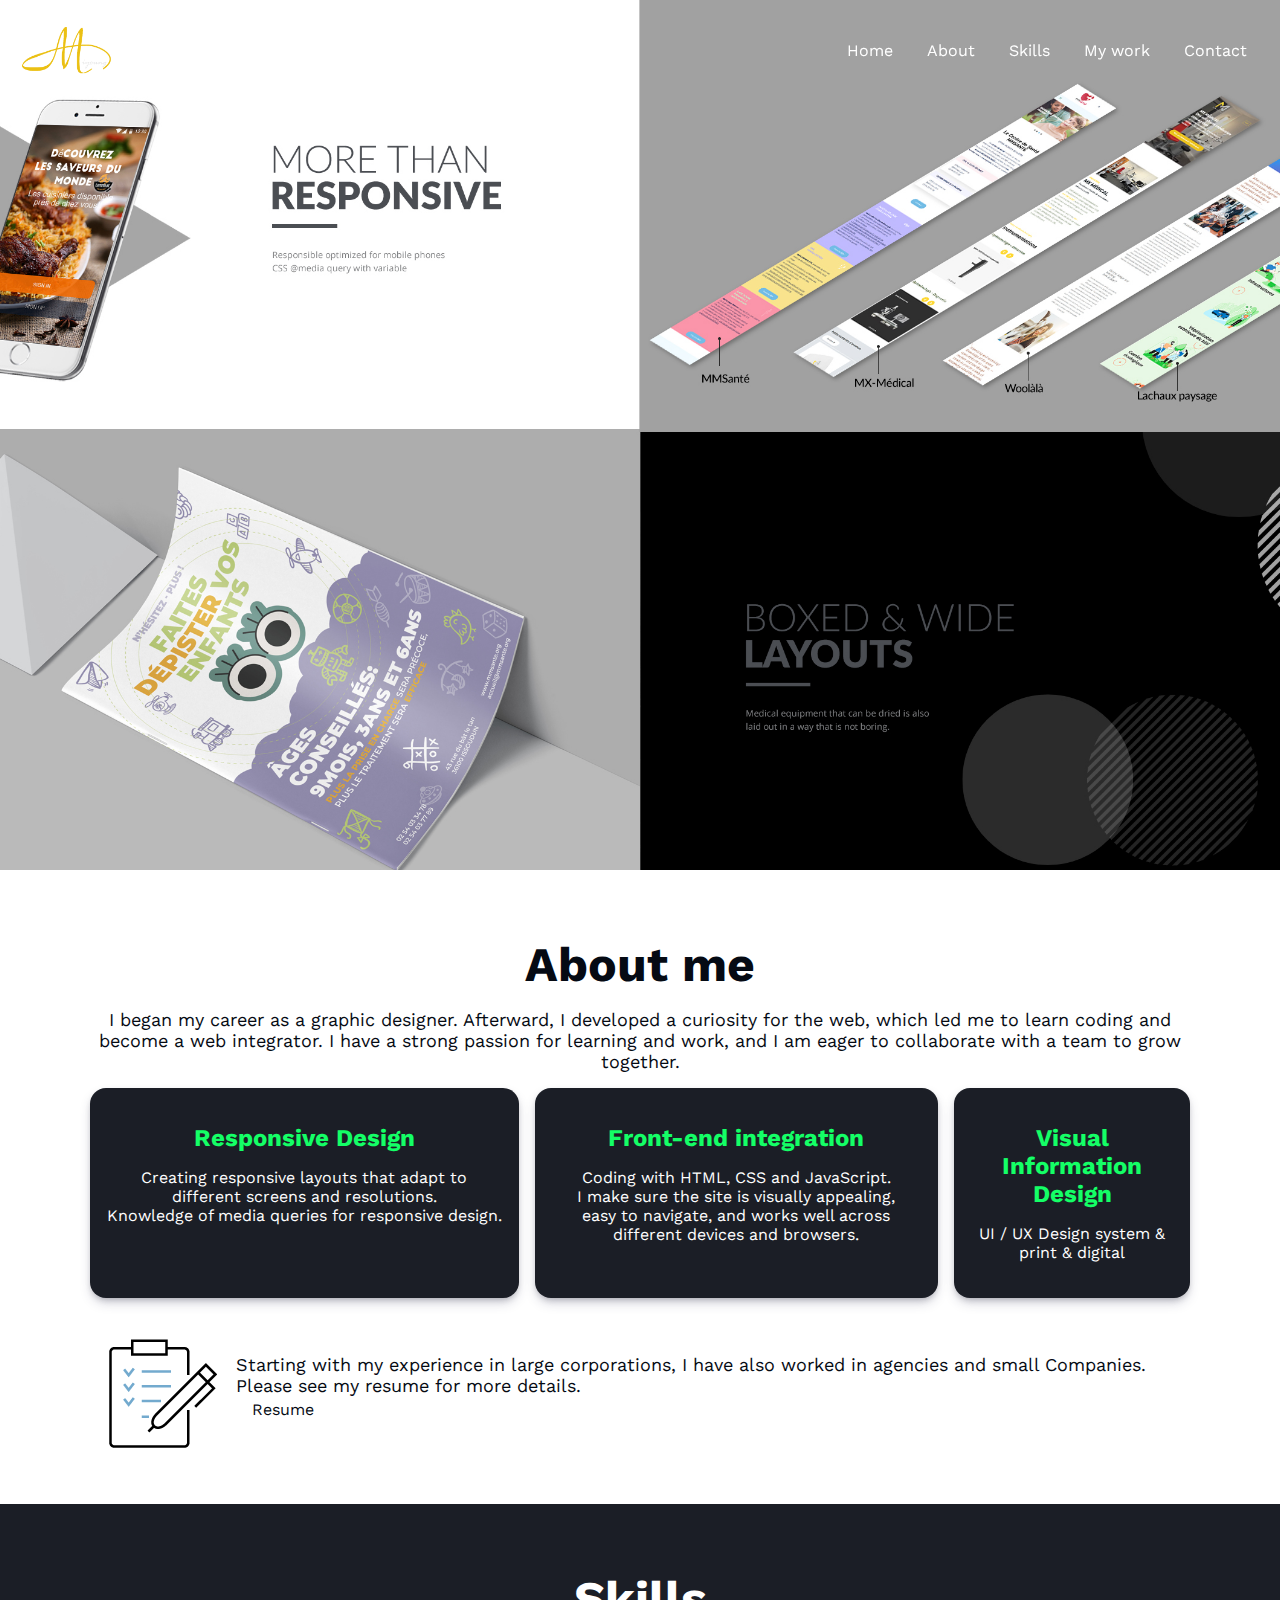
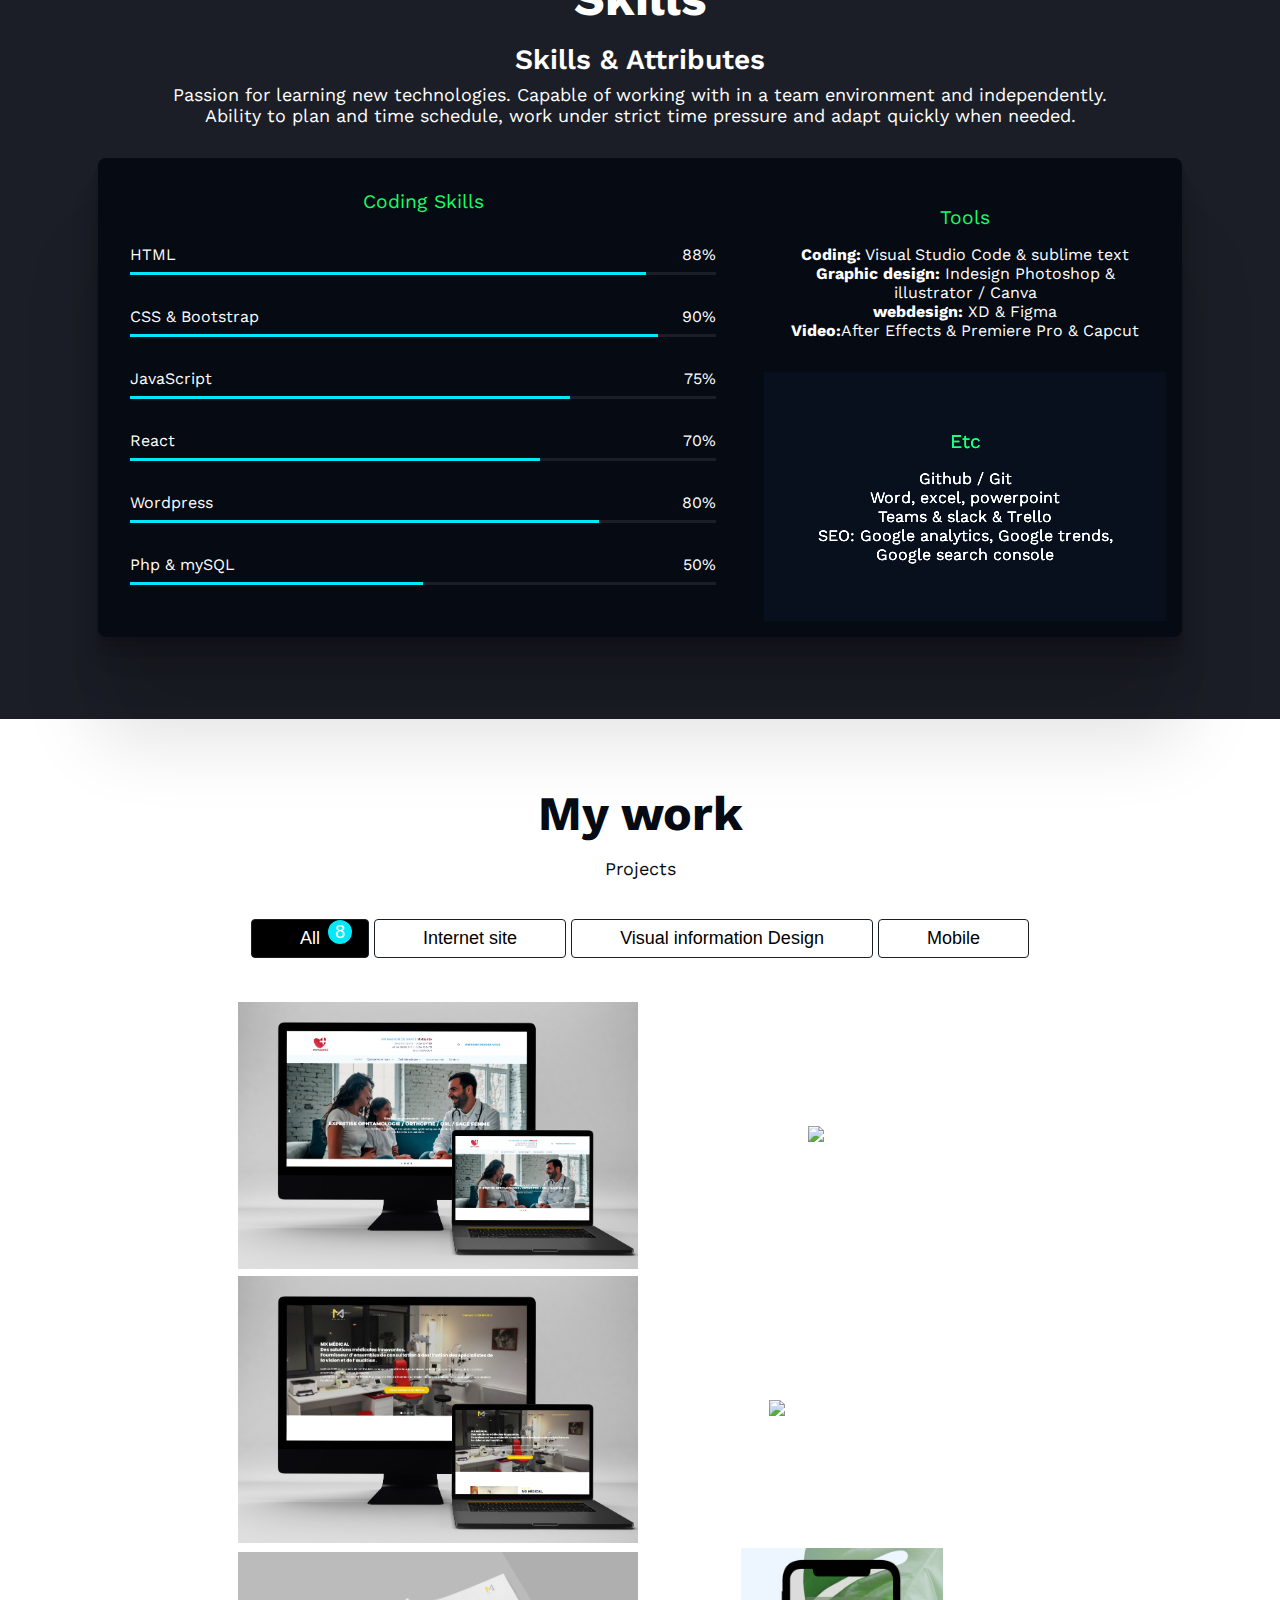
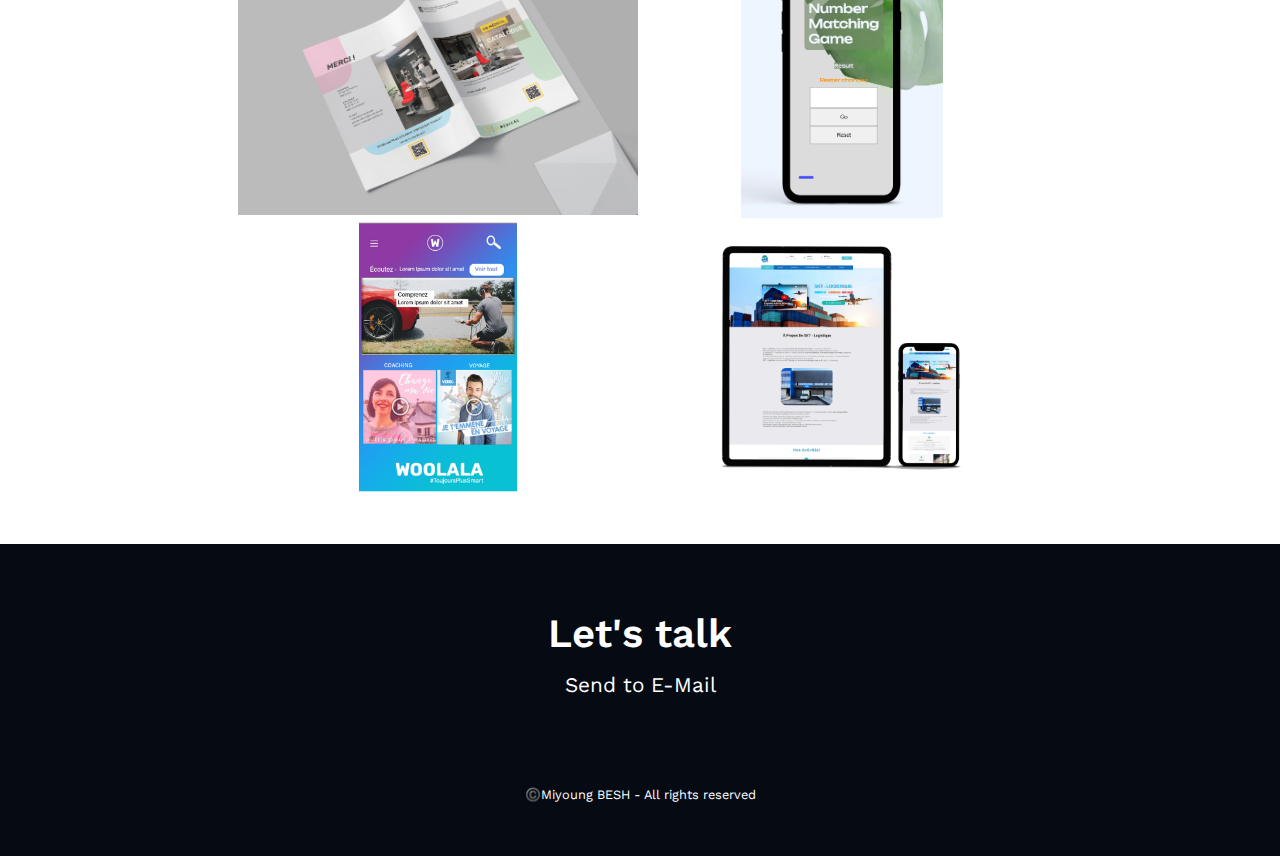
==== commit a2870f43: "up date" ====
--- a/index.html
+++ b/index.html
@@ -69,30 +69,30 @@
     <section id="about" class="section section__container">
       <h1>About me</h1>
       <p>
-        Overall, I am in charge 
-        of conceiving the identity of the company and supporting the marketing work necessary for publicity.<br>
-        I design flyers, catalogs, business cards and signboards, but social network 
-        and homepage design that can be widely known in the digital world are essential requirements. <br>
-        So, I also design the homepage and publish it on the web, and that has become my main job.
+        I began my career as a graphic designer. Afterward, I developed a curiosity for the web, which led me to learn coding and become a web integrator. I have a strong passion for learning and work, and I am eager to collaborate with a team to grow together.
+              
       </p>
       <ul class="about__list__skills">
                <li class="about__list__item">
           <i class="fa-solid fa-passport about__icon"></i> 
-          <p class="about__list__title"> Intergration</p>
+          <p class="about__list__title">Responsive Design</p>
           <p class="about__list__desc">
-            User Interface and User experience / CMS</p>
+        Creating responsive layouts that adapt to different screens and resolutions.
+<br/>Knowledge of media queries for responsive design.</p>
         </li>
         <li class="about__list__item">
           <i class="fa-solid fa-code about__icon "></i> 
-          <p class="about__list__title">Developpement</p>
+          <p class="about__list__title">Front-end integration</p>
           <p class="about__list__desc">
-            Coding with FrontEnd & BackEnd </p></li>
+            Coding with HTML, CSS and JavaScript. 
+            <br/>I make sure the site is visually appealing,
+            <br/> easy to navigate, and works well across different devices and browsers.</p></li>
             <li class="about__list__item">
               <i class="fa-solid fa-braille about__icon "></i> 
               <p class="about__list__title">Visual Information Design</p>
               <p class="about__list__desc">
-                Creation of marketing supports 
-            <br /> print & digital</p></li>
+                UI / UX Design system &
+           print & digital</p></li>
        </ul>
 
 
@@ -106,7 +106,7 @@
           />
          <div class="job__description">
           <p>Starting with my experience in large corporations, I have also worked in agencies and small Companies. <br>Please see my resume for more details. </p>
-           <a href="https://drive.google.com/file/d/1p6ODaCkC8s8ZfMXtNPSWqVG2gLiIqA5J/view?usp=sharing" 
+           <a href="https://drive.google.com/file/d/1d7PwAOnXpopYFnTDZuEak3mwOAU1iOL5/view?usp=sharing" 
            class="job__description" target="_blank">Resume</a> 
          </div>
         </div>
--- a/style.css
+++ b/style.css
@@ -229,9 +229,9 @@
 
 .about__list__skills {
   display: flex;
-  justify-content: space-around;
+  flex-wrap: nowrap;
   gap: 1rem;
-  margin: 2.5rem 0;
+ 
 }
 .about__list__item {
   background-color: var(--color-primary-variant);
@@ -242,6 +242,10 @@
   box-shadow: rgba(50, 50, 93, 0.25) 0px 6px 12px -2px,
     rgba(0, 0, 0, 0.3) 0px 3px 7px -3px;
 }
+
+.about__list__item:nth-child(1){flex-grow: 1;}
+.about__list__item:nth-child(2){flex-grow: 1;}
+.about__list__item:nth-child(3){flex-grow: 2;}
 
 .about__icon {
   font-size: 3.5rem;
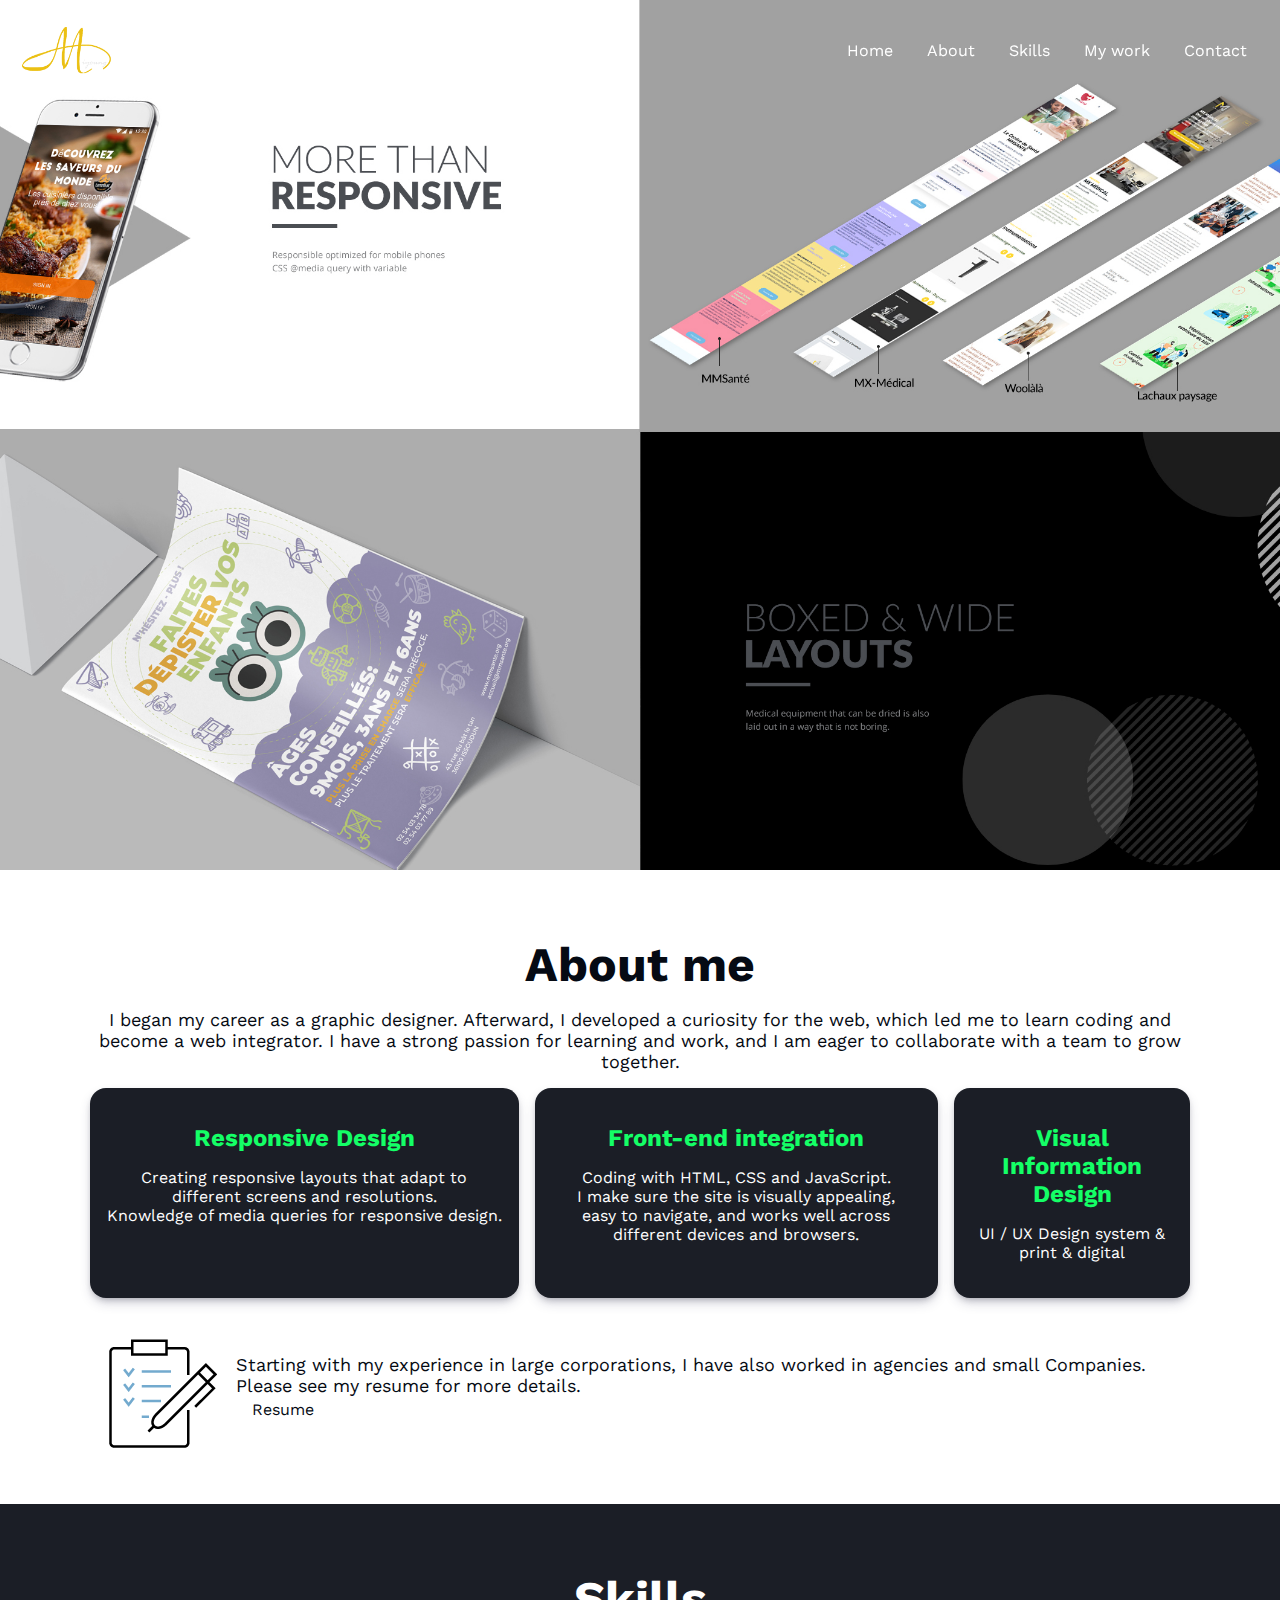
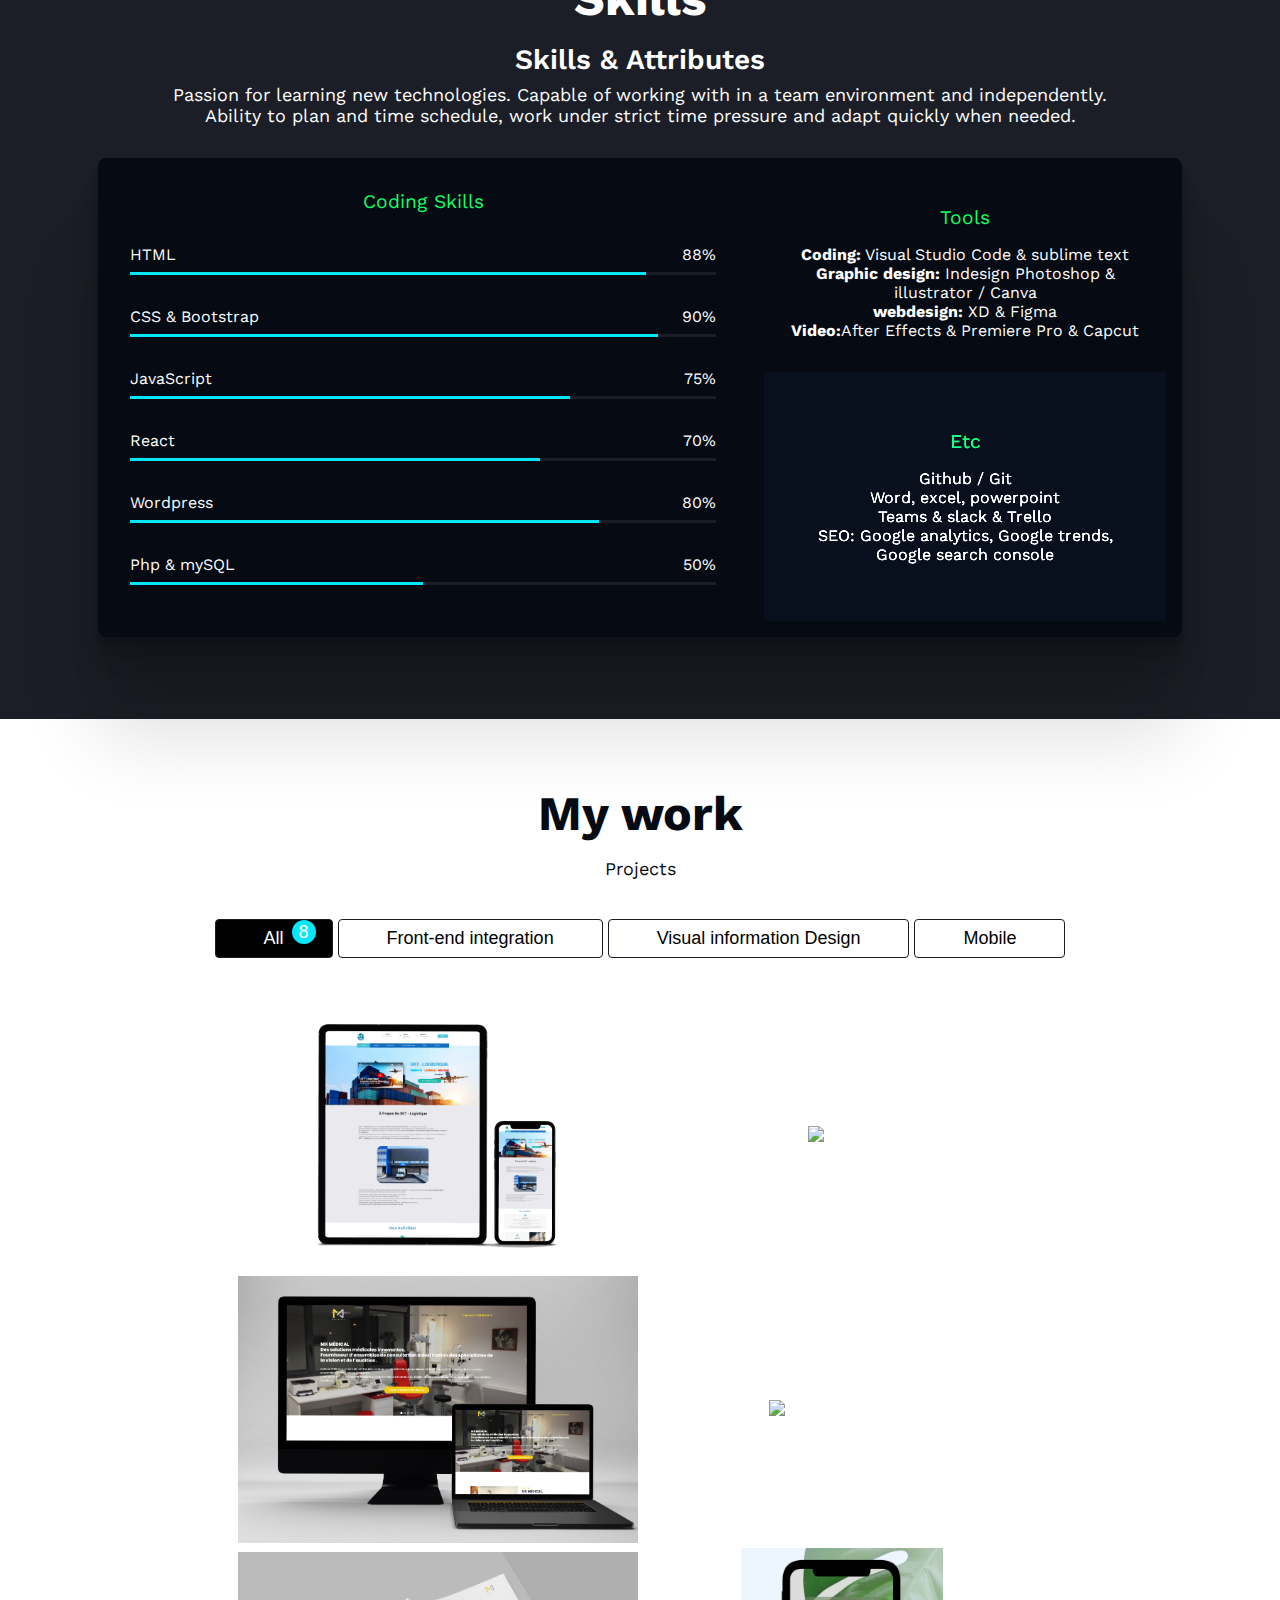
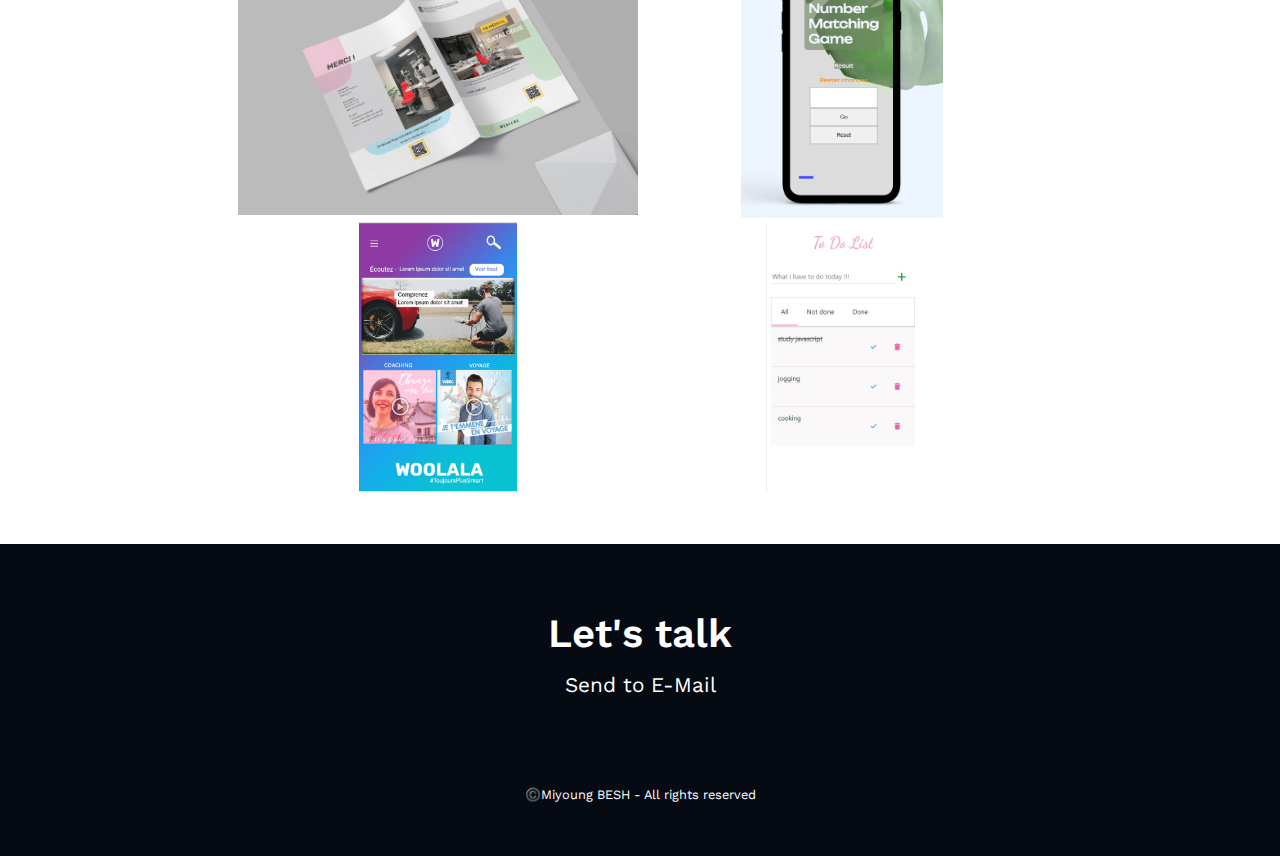
==== commit 52d37fd6: "update html" ====
--- a/index.html
+++ b/index.html
@@ -216,29 +216,22 @@
           All <span class="category__count">8</span>
         </button>
         <button class="category__btn" data-filter="front-end">
-          Internet site <span class="category__count">3</span>
+          Front-end integration <span class="category__count">3</span>
         </button>
         <button class="category__btn" data-filter="back-end">
           Visual information Design <span class="category__count">2</span>
         </button>
         <button class="category__btn" data-filter="mobile">
-          Mobile <span class="category__count">2</span>
+          Mobile <span class="category__count">3</span>
         </button>
       </div>
       <div class="work__projects">
-        <a href="https://xd.adobe.com/view/17e94df3-7506-4b96-9f1d-3be07ac654b2-42ba/" 
-        class="project" 
-       data-type="front-end"
-       target="_blank">
-        <img src="imgs/projects/mmsante_siteinternet.jpg"
-            alt="internet"
-            class="project__img"
-          />
-          <div class="project__description">
-            <h3>MMSanté</h3>
-            <span>Wordpress and coding with HTML, CSS <br>Server management</span>
-          </div>
-        </a>
+        <a href="https://skt-logistique.com/" class="project" data-type="front-end"target="blank">
+          <img class="project__img" src="imgs/projects/sktlogistique.jpg" alt="" />
+          <div class="project__description">
+            <h3>SKT-Logistique</h3>
+            <span>Website showcase</span>
+          </div></a>
         <a
           href="https://lachauxpaysage.com/"
           class="project"
@@ -291,11 +284,17 @@
             <span>Design UI, html, Css, javascript</span>
           </div>
         </a>
-        <a href="https://skt-logistique.com/" class="project" data-type="mobile"target="blank">
-          <img class="project__img" src="imgs/projects/sktlogistique.jpg" alt="" />
-          <div class="project__description">
-            <h3>SKT-Logistique</h3>
-            <span>Website showcase</span>
+        <a href="https://smy-bs.github.io/To-Do-List/" 
+        class="project" 
+       data-type="mobile"
+       target="_blank">
+        <img src="imgs/projects/phone.jpg"
+            alt="internet"
+            class="project__img"
+          />
+          <div class="project__description">
+            <h3>To Do List</h3>
+            <span>Coding with HTML, CSS,<br> Vanila Javascript </span>
           </div>
         </a>
       </div>
--- a/style.css
+++ b/style.css
@@ -245,7 +245,7 @@
 
 .about__list__item:nth-child(1){flex-grow: 1;}
 .about__list__item:nth-child(2){flex-grow: 1;}
-.about__list__item:nth-child(3){flex-grow: 2;}
+.about__list__item:nth-child(3){flex-grow: 3;}
 
 .about__icon {
   font-size: 3.5rem;
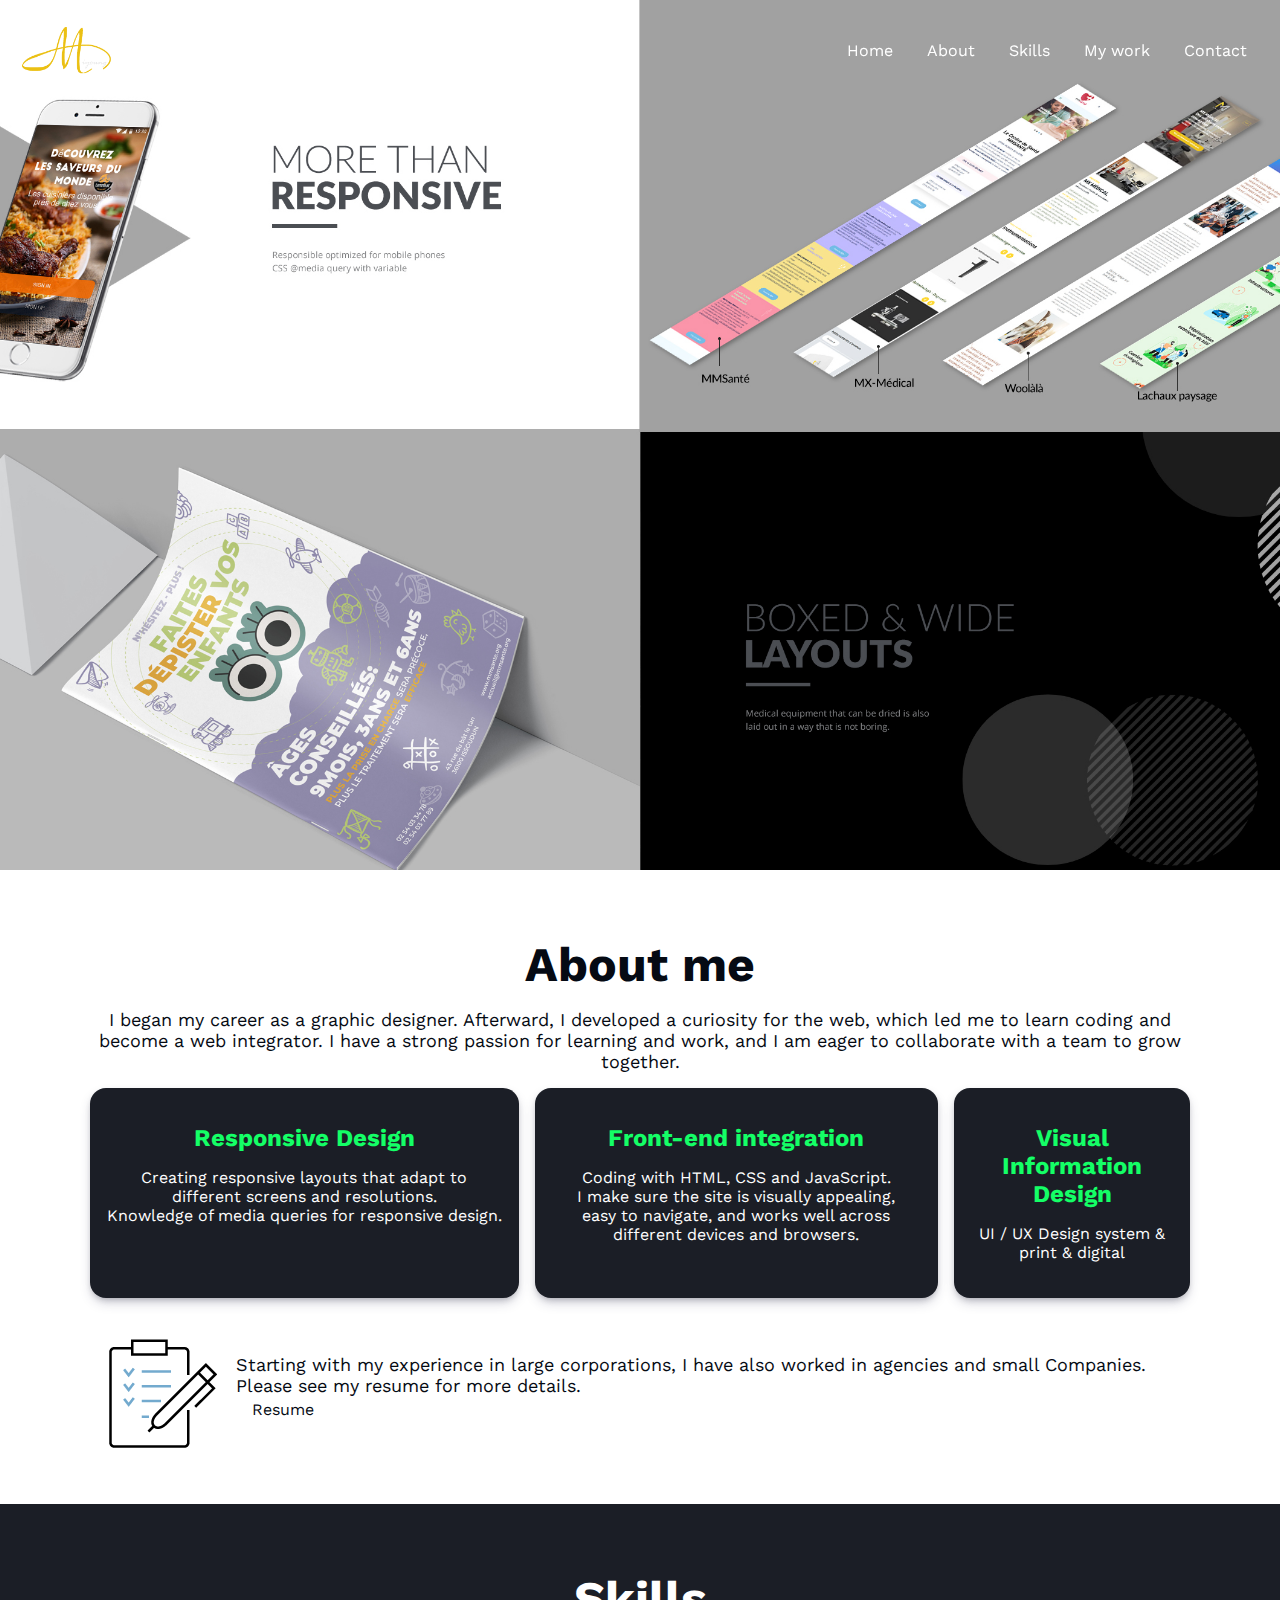
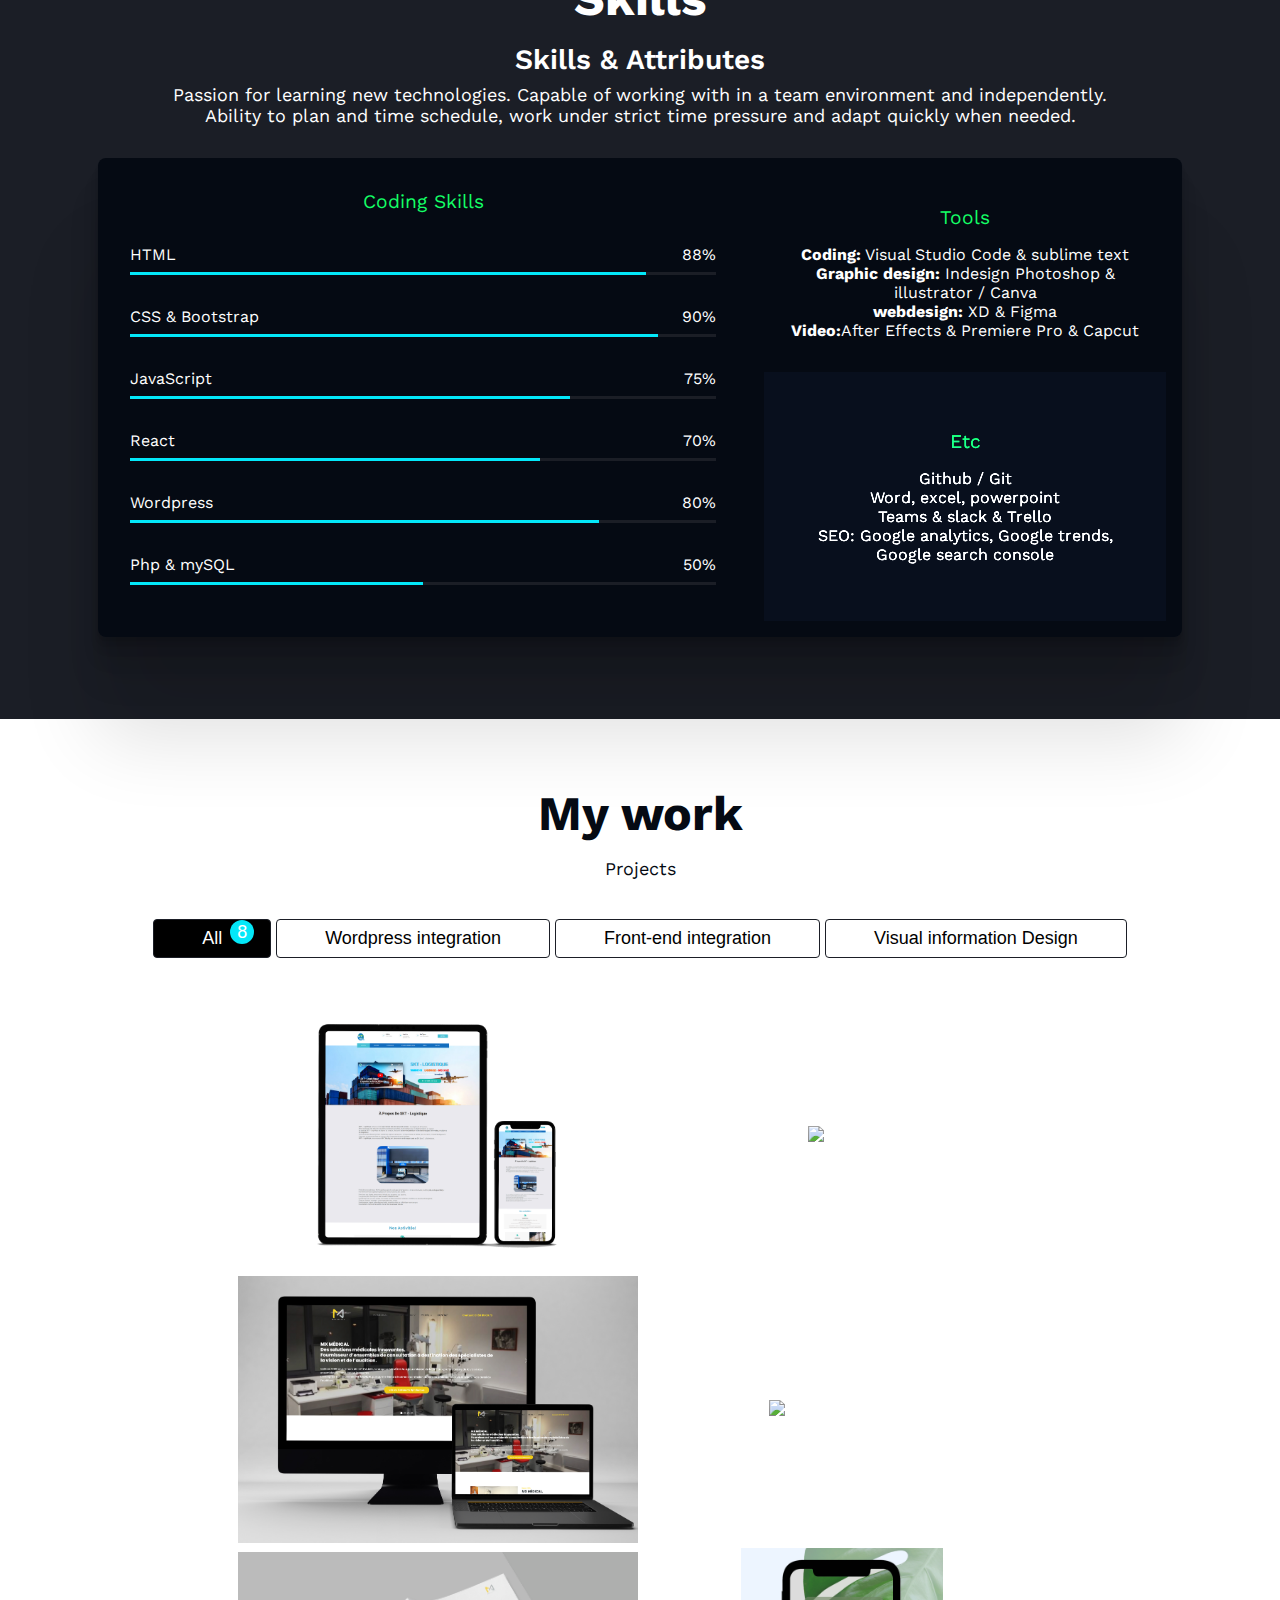
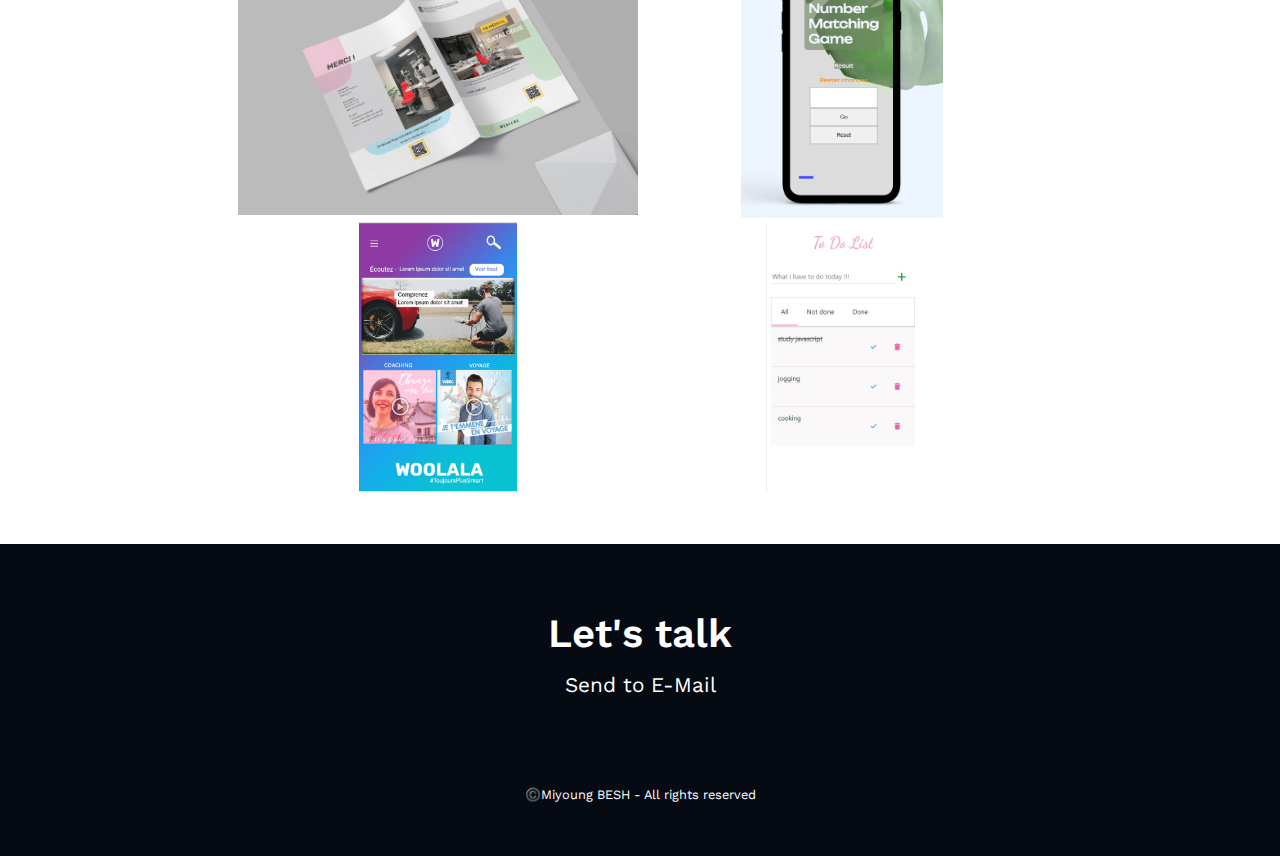
==== commit b0e8a7aa: "update html" ====
--- a/index.html
+++ b/index.html
@@ -216,21 +216,22 @@
           All <span class="category__count">8</span>
         </button>
         <button class="category__btn" data-filter="front-end">
+          Wordpress integration <span class="category__count">3</span>
+        </button>
+        <button class="category__btn" data-filter="mobile">
           Front-end integration <span class="category__count">3</span>
         </button>
         <button class="category__btn" data-filter="back-end">
           Visual information Design <span class="category__count">2</span>
         </button>
-        <button class="category__btn" data-filter="mobile">
-          Mobile <span class="category__count">3</span>
-        </button>
+       
       </div>
       <div class="work__projects">
         <a href="https://skt-logistique.com/" class="project" data-type="front-end"target="blank">
           <img class="project__img" src="imgs/projects/sktlogistique.jpg" alt="" />
           <div class="project__description">
             <h3>SKT-Logistique</h3>
-            <span>Website showcase</span>
+            <span>Wordpress<br/> coding with HTML, CSS, JavaScript</span>
           </div></a>
         <a
           href="https://lachauxpaysage.com/"
@@ -245,7 +246,7 @@
           />
           <div class="project__description">
             <h3>Lachaux Paysage</h3>
-            <span>Wordpress and coding with HTML, CSS, JavaScript <br>Team project</span>
+            <span>Wordpress<br/> coding with HTML, CSS, JavaScript <br>Team project</span>
           </div>
         </a>
         <a
@@ -253,7 +254,7 @@
           <img class="project__img" src="imgs/projects/mxmedical_siteinternet.jpg" alt="mx-medical" />
           <div class="project__description">
             <h3>MX-Médical</h3>
-            <span>Wordpress and coding with HTML, CSS <br>Server management</span>
+            <span>Wordpress <br/> coding with HTML, CSS <br>Server management</span>
           </div>
         </a>
         <a href="https://github.com/smy-bs/last_touch/blob/main/imgs/projects/mx_medical_logo.pdf" class="project" data-type="back-end"target="blank">
